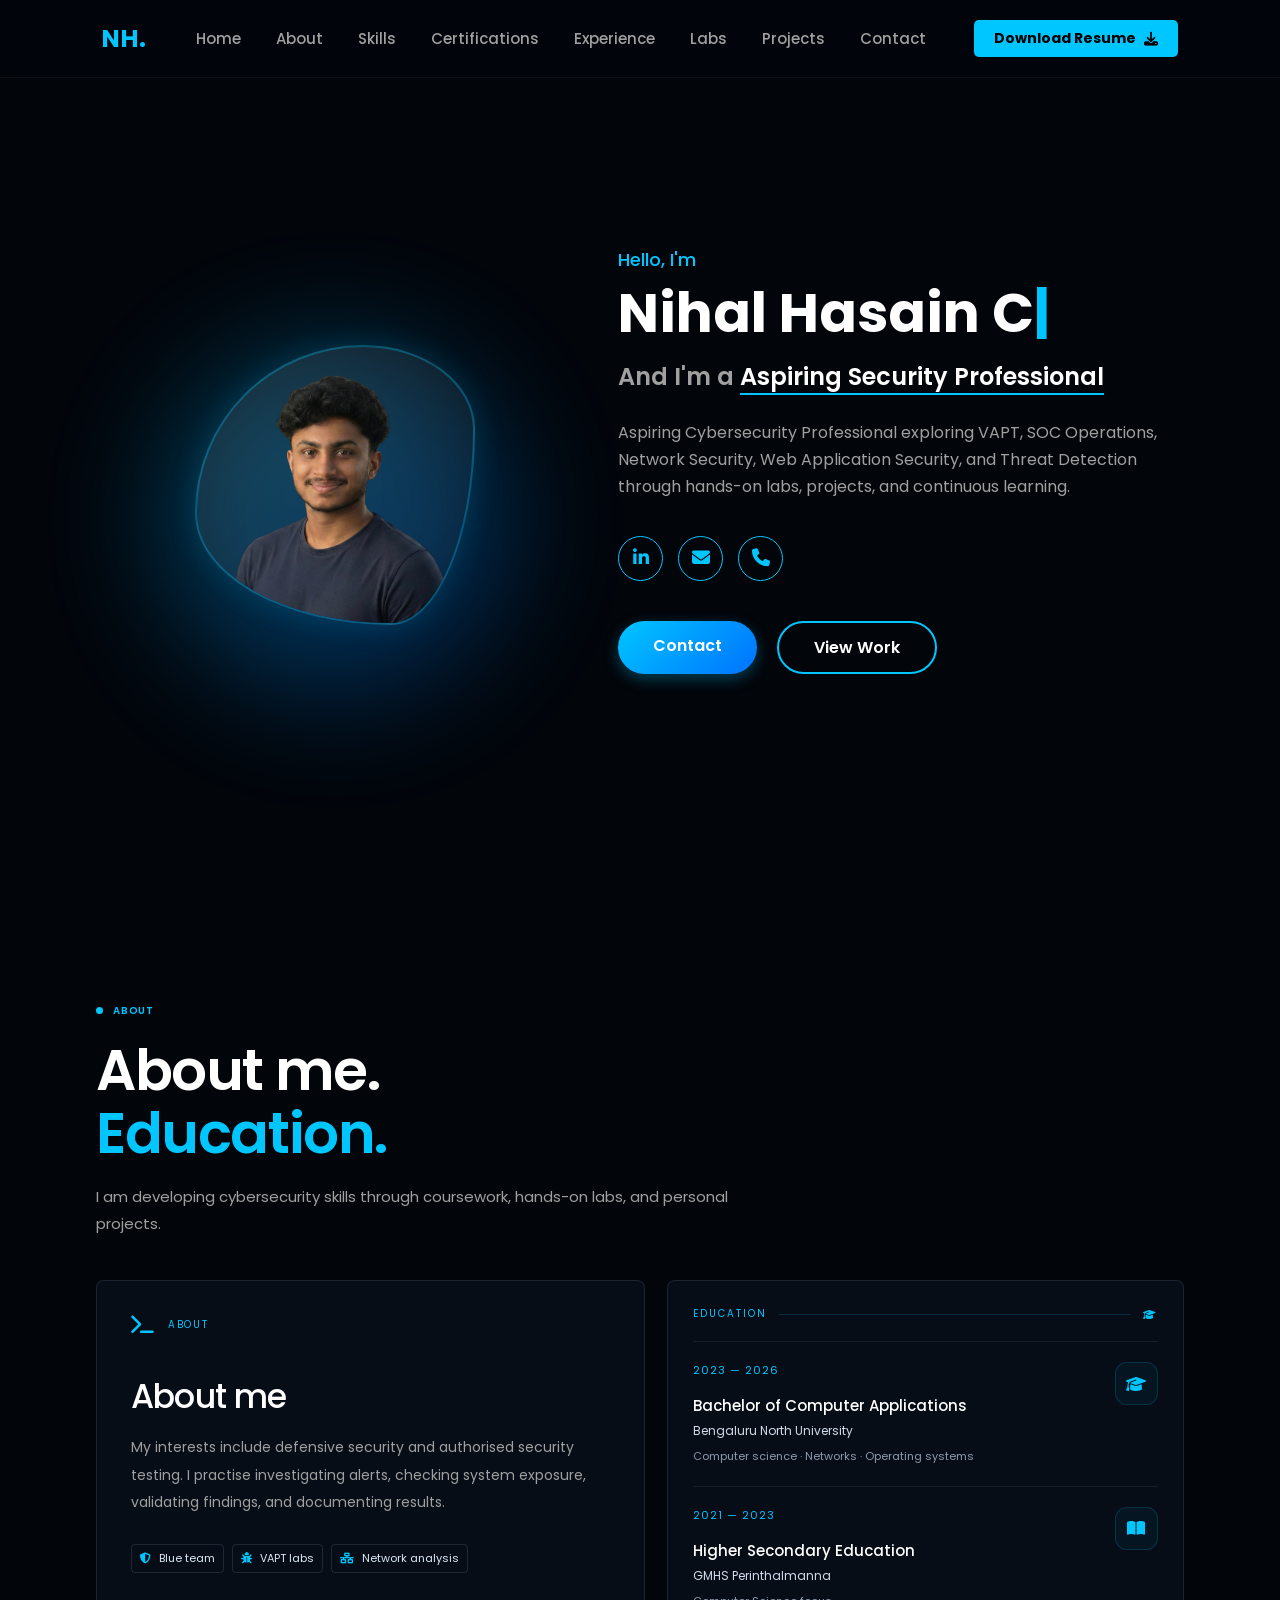
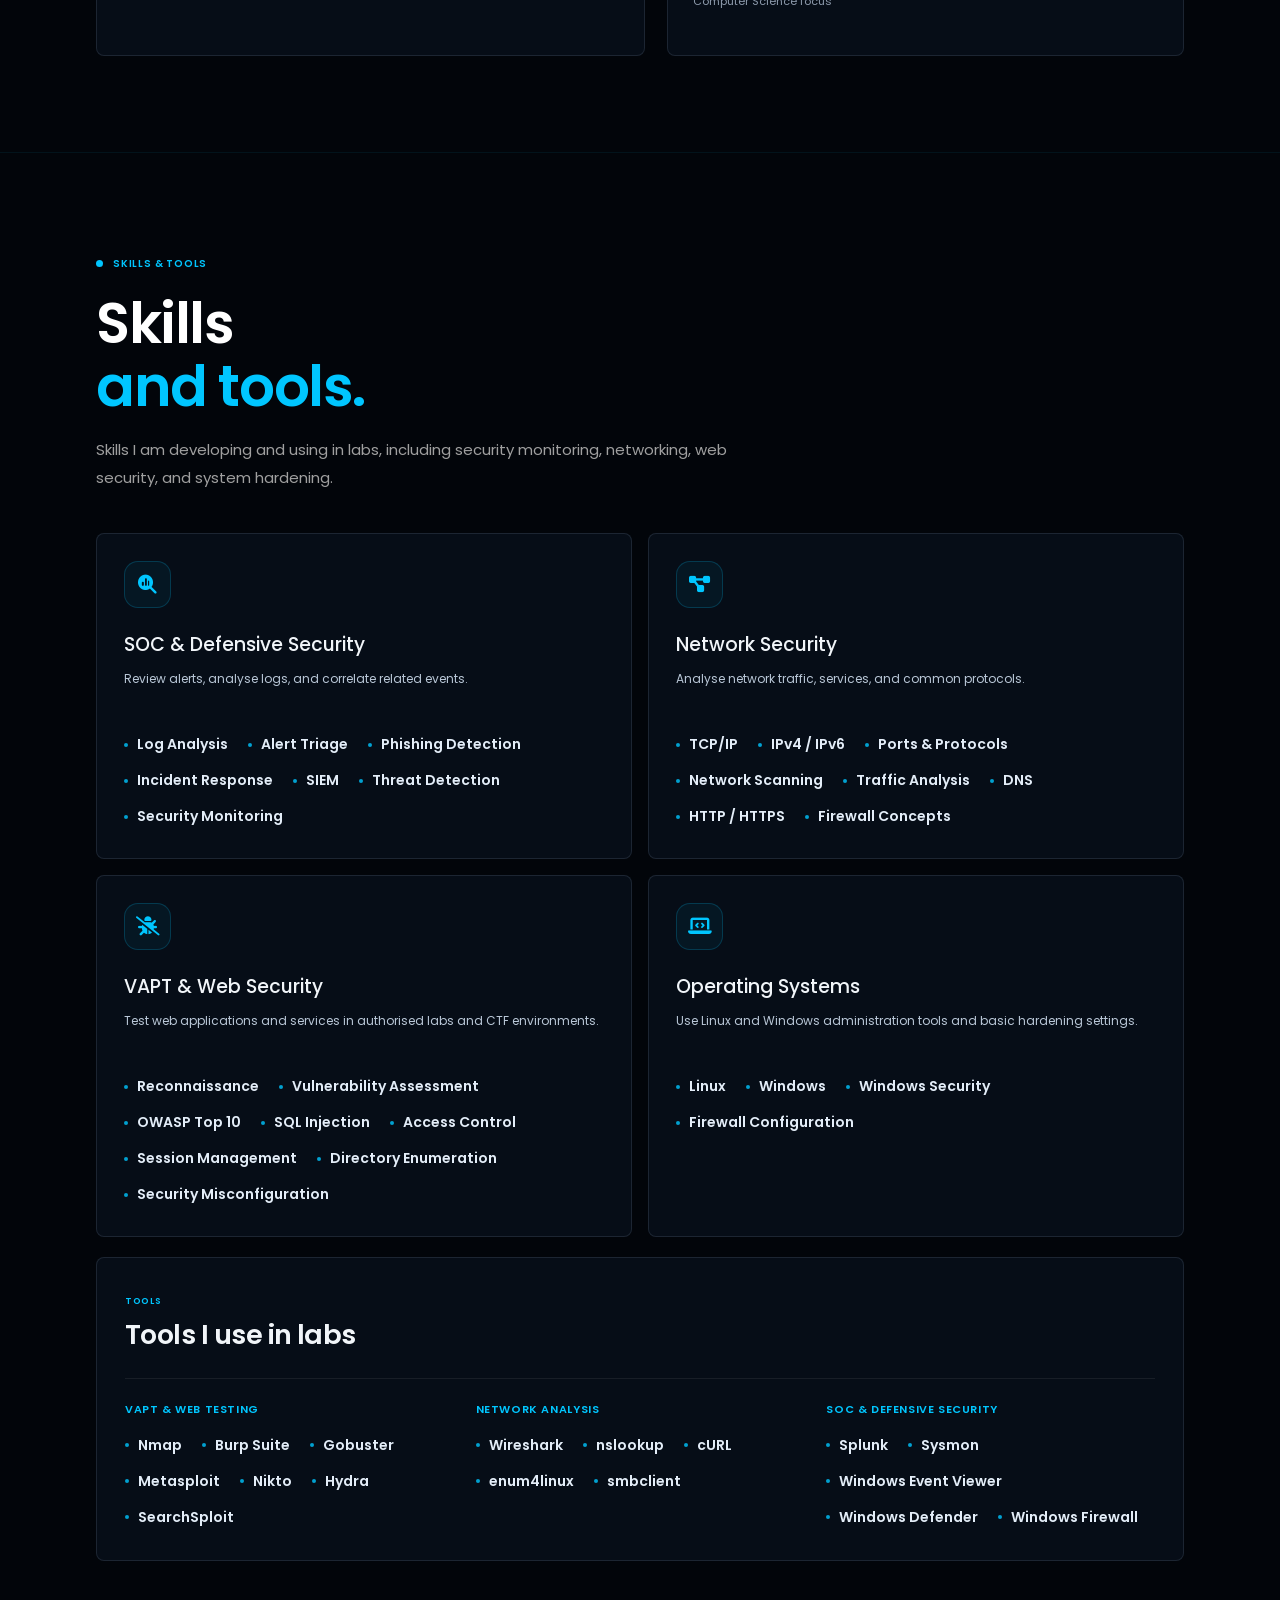
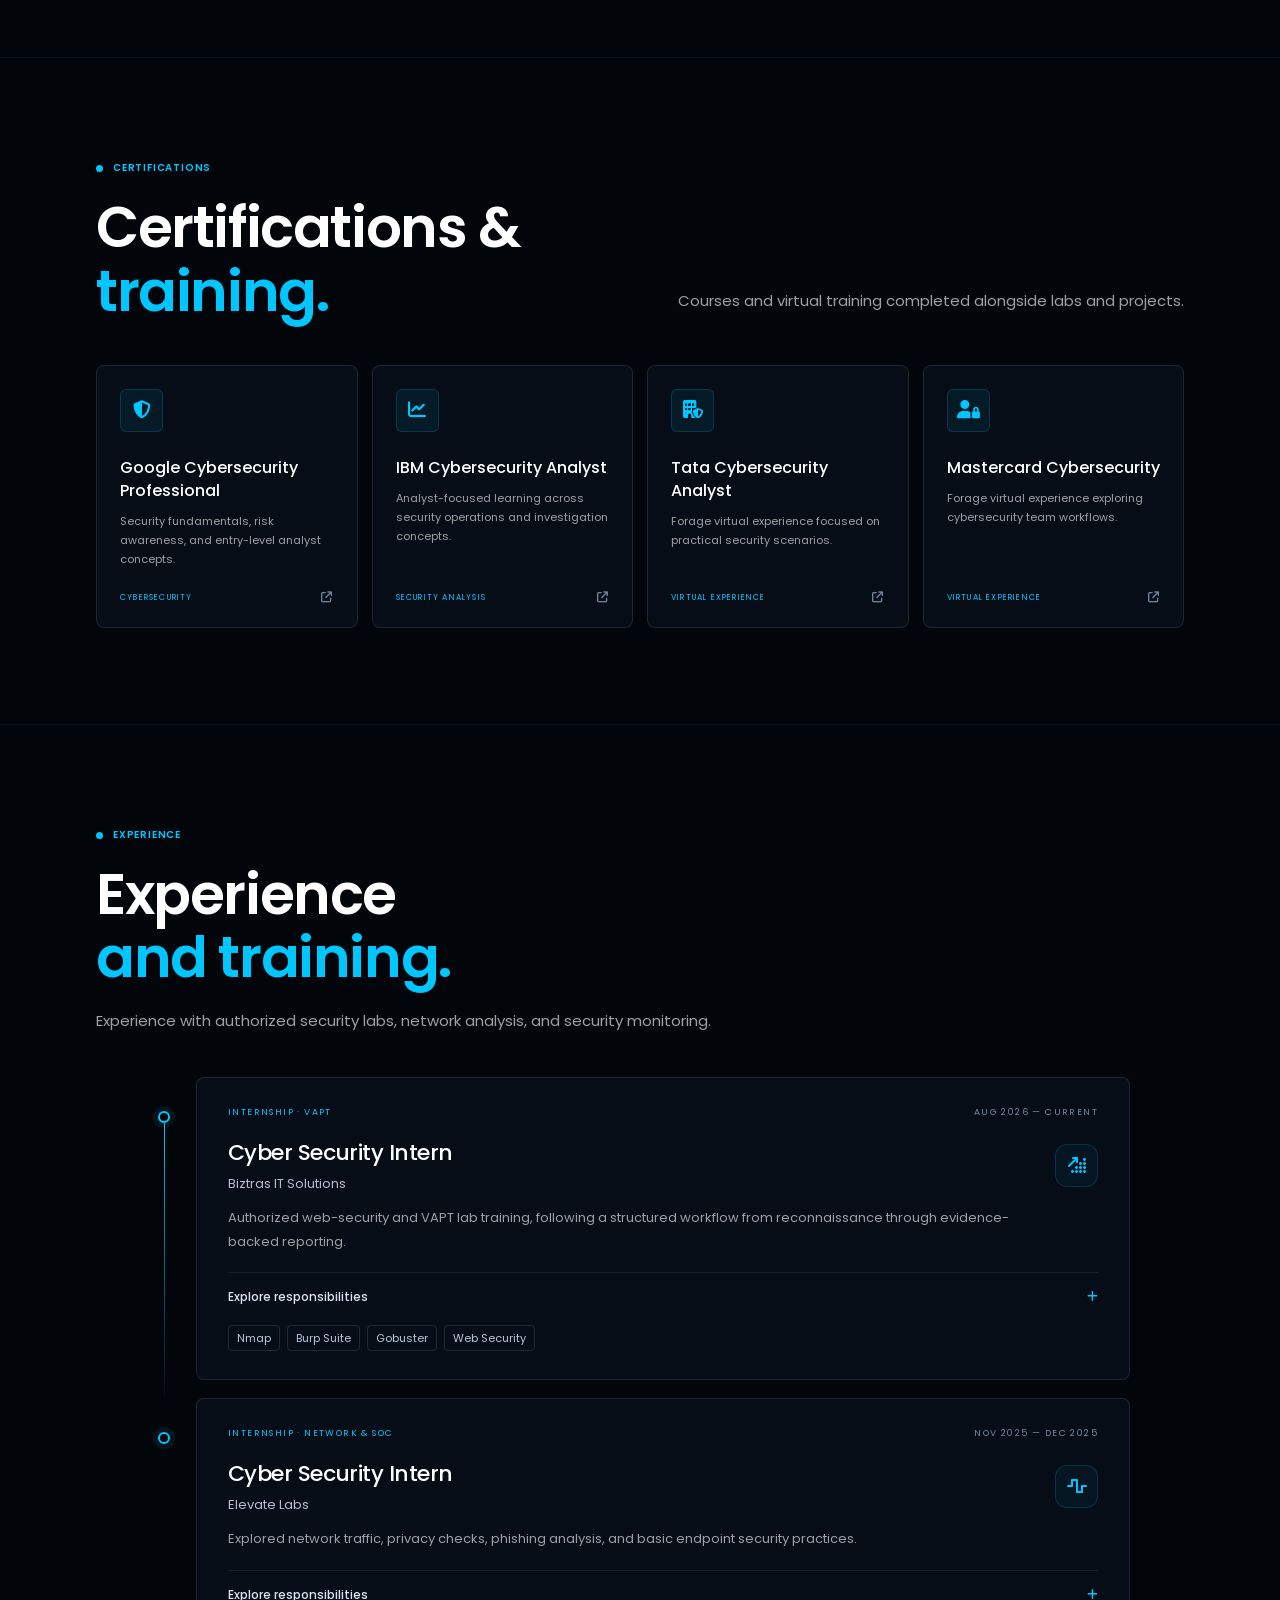
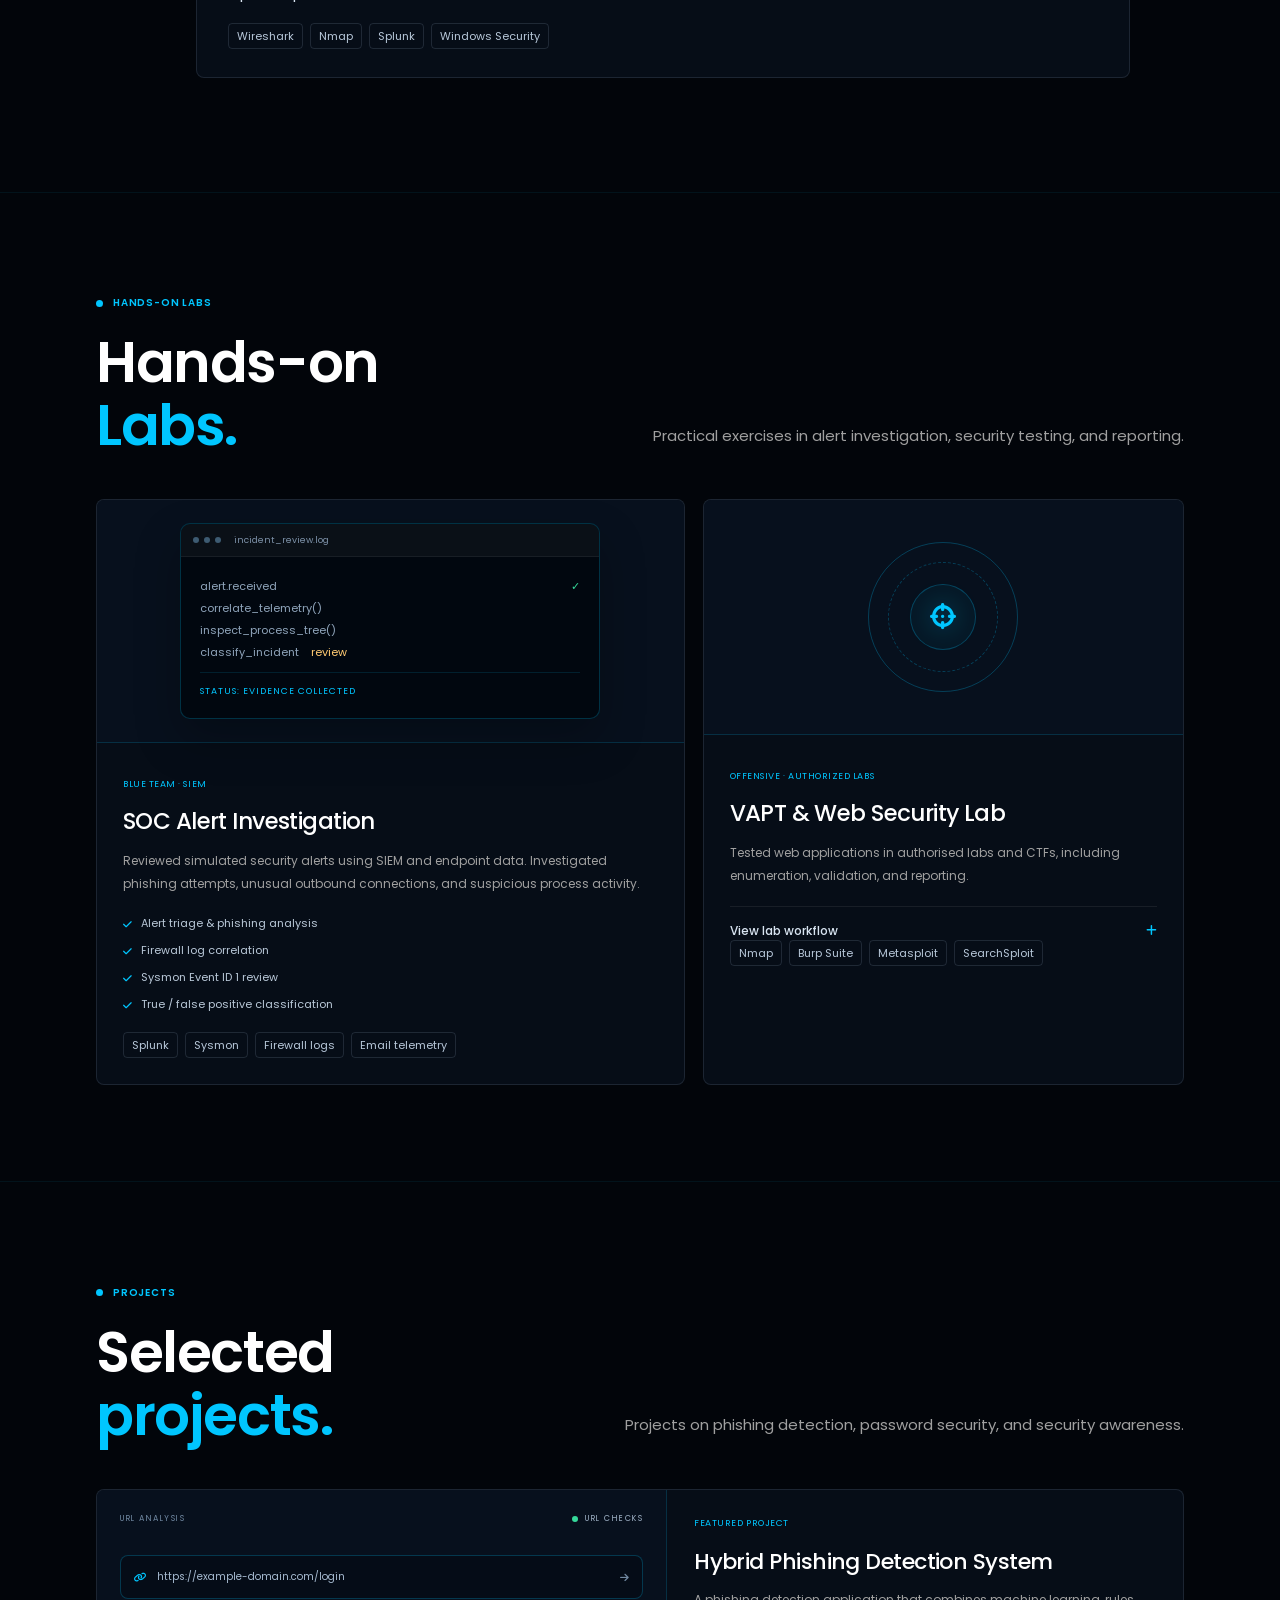
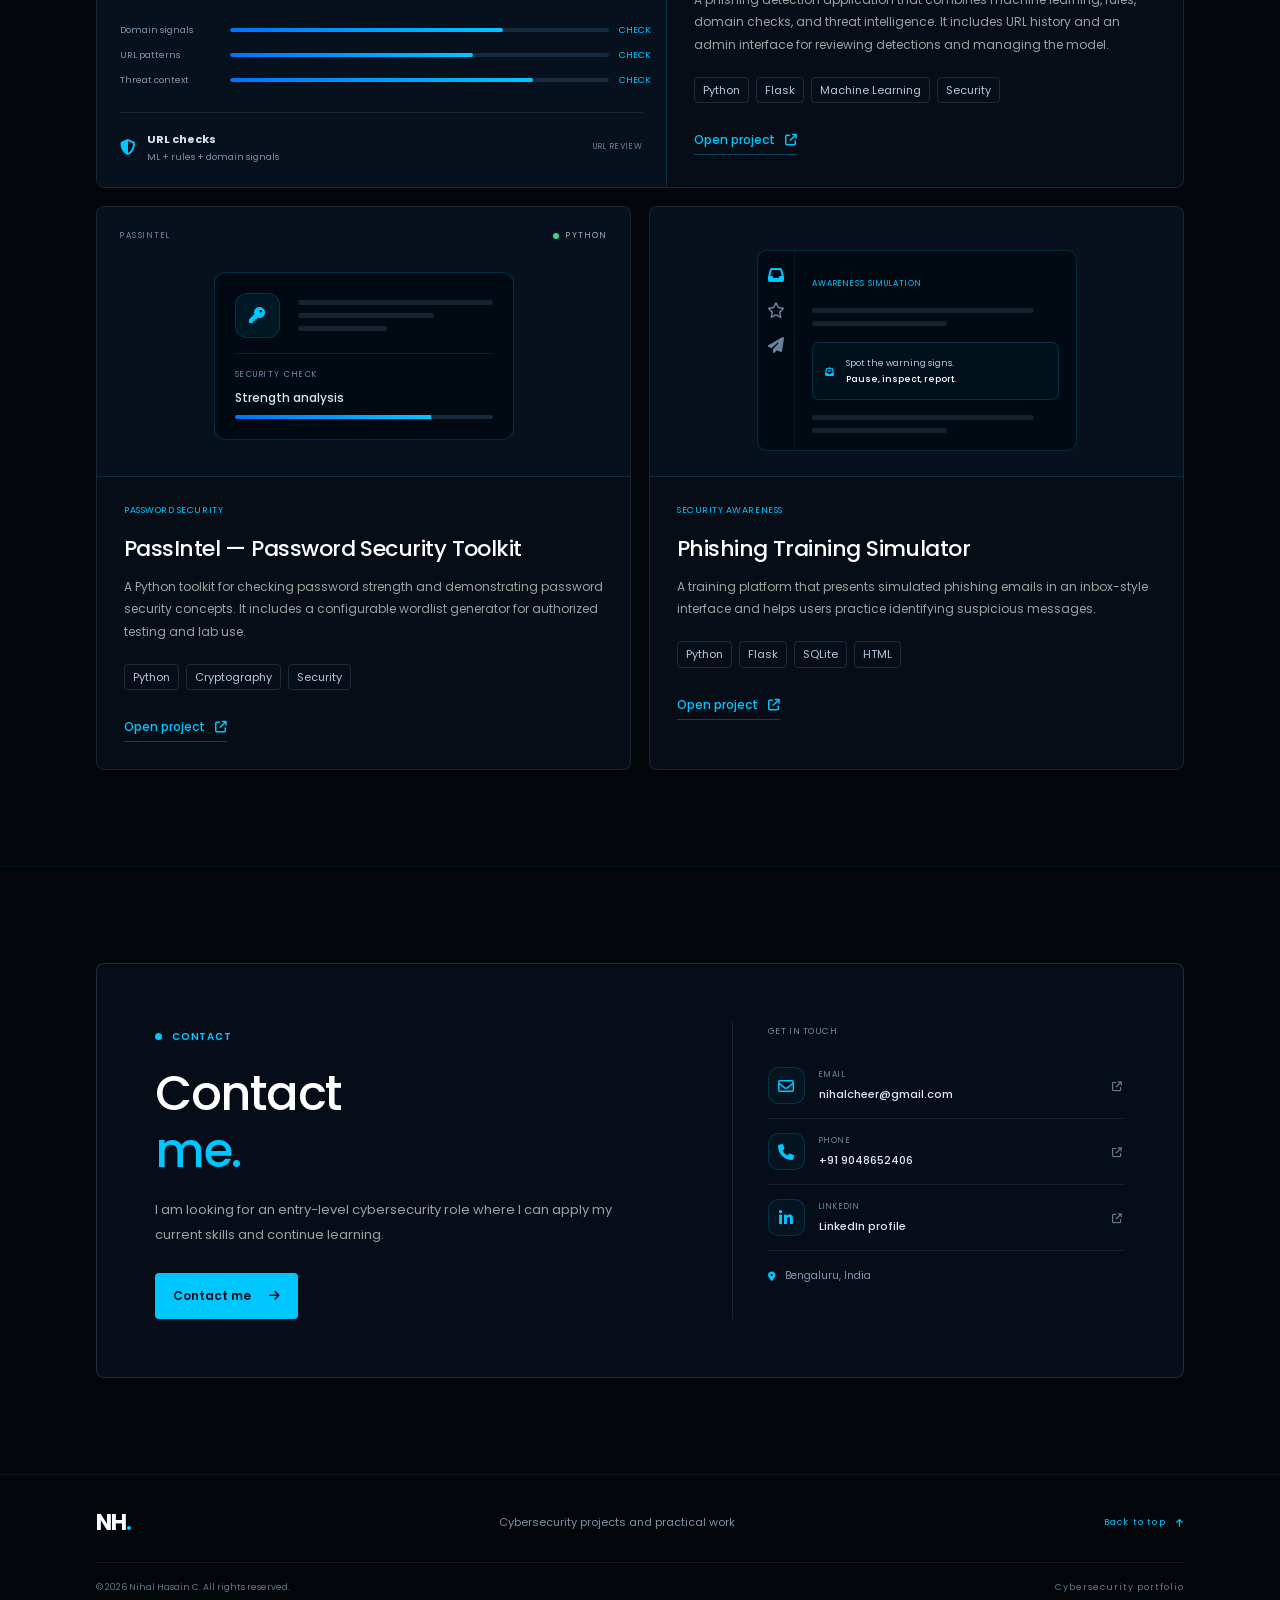
==== index.html @ 44d6d752 "Add files via upload" ====
<!DOCTYPE html>
<html lang="en">
<head>
    <meta charset="UTF-8">
    <meta name="viewport" content="width=device-width, initial-scale=1.0">
    <title>Nihal Hasain C | Cybersecurity Projects and Experience</title>

    <meta name="description" content="Nihal Hasain C’s portfolio of cybersecurity projects, security labs, technical skills, certifications, and internship experience.">
    <link rel="canonical" href="https://nihalhasain.online/" />
    <meta property="og:type" content="website">
    <meta property="og:title" content="Nihal Hasain C | Cybersecurity Projects and Experience">
    <meta property="og:description" content="Cybersecurity projects, labs, skills, certifications, and internship experience by Nihal Hasain C.">
    <meta property="og:url" content="https://nihalhasain.online/">
    <meta property="og:image" content="https://nihalhasain.online/nihal.jpg">
    <meta name="twitter:card" content="summary_large_image">
    <meta name="twitter:title" content="Nihal Hasain C | Cybersecurity Projects and Experience">
    <meta name="twitter:description" content="Cybersecurity projects, labs, skills, certifications, and internship experience by Nihal Hasain C.">
    <meta name="twitter:image" content="https://nihalhasain.online/nihal.jpg">

    <meta name="author" content="Nihal Hasain C">
    <meta name="robots" content="index, follow">

    <link rel="icon" href="favicon.ico" type="image/x-icon">
    <link rel="apple-touch-icon" href="apple-touch-icon.png">



    <link rel="preconnect" href="https://fonts.googleapis.com">
    <link rel="preconnect" href="https://fonts.gstatic.com" crossorigin>
    <link href="https://fonts.googleapis.com/css2?family=Poppins:wght@300;400;500;600;700&display=swap" rel="stylesheet">
    
    <link rel="stylesheet" href="https://cdnjs.cloudflare.com/ajax/libs/font-awesome/6.4.0/css/all.min.css">

    <style>
        /* --- THEME VARIABLES --- */
        :root {
            --bg-dark: #02050a;
            --bg-card: #0b1221;
            --primary: #00c6ff;
            --secondary: #0072ff;
            --text-white: #ffffff;
            --text-gray: #a0a0a0;
            --glow: rgba(0, 198, 255, 0.4);
            --gradient: linear-gradient(135deg, var(--primary), var(--secondary));
        }

        * { margin: 0; padding: 0; box-sizing: border-box; font-family: 'Poppins', sans-serif; }
        
        html { scroll-behavior: smooth; background: var(--bg-dark); }
        body { background: transparent; color: var(--text-white); overflow-x: hidden; }

        /* One continuous page background stays in place while all sections scroll above it. */
        body::before {
            content: "";
            position: fixed;
            inset: 0;
            z-index: -1;
            pointer-events: none;
            background:
                radial-gradient(ellipse at 12% 18%, rgba(0, 114, 255, 0.13), transparent 38%),
                radial-gradient(ellipse at 88% 58%, rgba(0, 198, 255, 0.07), transparent 34%),
                var(--bg-dark);
        }
        
        a { text-decoration: none; color: inherit; transition: 0.3s; }
        ul { list-style: none; }

        /* --- SCROLL REVEAL ANIMATION --- */
        .reveal {
            opacity: 0;
            transform: translateY(30px);
            transition: all 0.8s ease-out;
        }
        .reveal.active {
            opacity: 1;
            transform: translateY(0);
        }

        /* --- NAVBAR --- */
        .navbar {
            display: flex; justify-content: space-between; align-items: center;
            padding: 20px 8%; position: fixed; top: 0; width: 100%;
            background: rgba(2, 5, 10, 0.9); backdrop-filter: blur(10px);
            z-index: 1000; border-bottom: 1px solid rgba(255,255,255,0.05);
        }
        .logo { font-size: 24px; font-weight: 700; letter-spacing: 1px; color: var(--primary); }
        
        .nav-links { display: flex; gap: 35px; }
        .nav-links a { font-size: 15px; font-weight: 500; color: var(--text-gray); }
        .nav-links a:hover, .nav-links a.active { color: var(--text-white); text-shadow: 0 0 10px var(--glow); }

        /* Download CV Button */
        .btn-cv {
            background: var(--primary);
            color: #000;
            padding: 8px 20px; border-radius: 5px;
            font-weight: 700; font-size: 14px; 
            box-shadow: 0 0 15px var(--glow);
            border: none; cursor: pointer;
            display: inline-flex; align-items: center; justify-content: center;
        }
        .btn-cv i { margin-left: 8px; }
        .btn-cv:hover { 
            background: #fff; 
            box-shadow: 0 0 25px #fff; 
            transform: translateY(-2px);
        }

        /* --- HERO SECTION --- */
        .hero {
            display: flex; align-items: center; justify-content: space-between;
            min-height: 100vh; padding: 120px 8% 50px 8%; position: relative; gap: 50px;
        }

        .hero-img-box {
            flex: 1; display: flex; justify-content: center; position: relative; order: 1;
        }
        .blob-glow {
            position: absolute; width: 350px; height: 350px;
            background: var(--gradient); border-radius: 50%;
            filter: blur(60px); opacity: 0.3; z-index: -1;
            animation: pulse-glow 4s infinite alternate;
        }
        .img-frame {
            width: 280px; height: 280px;
            background: linear-gradient(135deg, rgba(255,255,255,0.1), rgba(255,255,255,0.02));
            border: 2px solid rgba(0, 198, 255, 0.3);
            border-radius: 60% 40% 30% 70% / 60% 30% 70% 40%;
            overflow: hidden; position: relative;
            box-shadow: 0 0 30px rgba(0, 198, 255, 0.15);
            animation: morph 8s infinite ease-in-out;
        }
        .hero-photo { width: 100%; height: 100%; object-fit: cover; }

        .hero-text { flex: 1.2; order: 2; }
        
        .tagline { font-size: 18px; font-weight: 500; color: var(--primary); margin-bottom: 10px; }
        
        /* --- NEW TYPING NAME STYLES --- */
        .hero-name {
            font-size: 55px; 
            font-weight: 700; 
            line-height: 1.1; 
            margin-bottom: 15px;
            min-height: 60px;
            display: inline-block;
            color: var(--text-white);
        }
        .hero-name::after {
            content: '|';
            color: var(--primary);
            animation: blink 0.7s infinite;
        }
        @keyframes blink { 0%, 100% { opacity: 1; } 50% { opacity: 0; } }

        .role-text { font-size: 24px; font-weight: 600; color: var(--text-gray); margin-bottom: 25px; }
        .role-text span { color: var(--text-white); border-bottom: 2px solid var(--primary); }
        
        .hero-desc {
            font-size: 16px; color: var(--text-gray); line-height: 1.7; margin-bottom: 35px; max-width: 600px;
        }

        .socials { display: flex; gap: 15px; margin-bottom: 40px; }
        .social-icon {
            width: 45px; height: 45px; border: 1px solid var(--primary); border-radius: 50%;
            display: flex; justify-content: center; align-items: center; color: var(--primary);
            transition: 0.3s; font-size: 18px;
        }
        .social-icon:hover { background: var(--primary); color: #000; box-shadow: 0 0 15px var(--glow); }

        .cta-group { display: flex; gap: 20px; }
        .btn-primary {
            background: var(--gradient); padding: 12px 35px; border-radius: 30px;
            font-weight: 600; color: white; box-shadow: 0 5px 15px rgba(0, 198, 255, 0.3);
        }
        .btn-outline {
            background: transparent; padding: 12px 35px; border-radius: 30px;
            font-weight: 600; color: white; border: 2px solid var(--primary);
        }
        .btn-outline:hover { background: rgba(0, 198, 255, 0.1); }

        /* --- STATS BAR --- */
        .stats {
            position: absolute; bottom: 0; left: 0; width: 100%;
            background: rgba(2, 5, 10, 0.95); border-top: 1px solid rgba(255,255,255,0.05);
            display: flex; justify-content: space-around; padding: 30px 10%;
        }
        .stat-box { display: flex; align-items: center; gap: 15px; }
        .stat-num { font-size: 36px; font-weight: 700; color: var(--text-white); display: flex; justify-content: center; align-items: center; }
        .stat-info { font-size: 14px; color: var(--text-gray); line-height: 1.3; }

        /* --- SECTIONS --- */
        .section { padding: 100px 10%; }
        .section-title {
            text-align: center; font-size: 36px; font-weight: 700; margin-bottom: 60px;
        }
        .section-title span { color: var(--primary); }

        /* --- ABOUT & CARDS --- */
        .about-grid { display: grid; grid-template-columns: 1fr 1fr; gap: 50px; }
        .info-card, .exp-card, .project-card, .skill-category, .contact-box {
            background: var(--bg-card); border-radius: 15px; border: 1px solid rgba(255,255,255,0.05);
        }
        .info-card { padding: 30px; transition: 0.3s; }
        .info-card:hover { transform: translateY(-5px); border-color: var(--primary); }
        .card-header { display: flex; justify-content: space-between; margin-bottom: 15px; }
        .card-year { color: var(--primary); font-weight: 600; font-size: 14px; }
        .card-role { font-size: 20px; font-weight: 600; margin-bottom: 5px; }
        .card-place { color: var(--text-gray); font-size: 14px; }

        /* --- SKILLS --- */
        .skills-container { display: flex; flex-wrap: wrap; gap: 20px; justify-content: center; }
        .skill-category { padding: 25px; width: 350px; border-top: 3px solid var(--primary); }
        .cat-title { font-size: 18px; font-weight: 600; margin-bottom: 20px; display: flex; align-items: center; gap: 10px; }
        .skill-list { display: flex; flex-wrap: wrap; gap: 10px; }
        .skill-tag {
            background: rgba(255,255,255,0.05); padding: 5px 12px; border-radius: 20px;
            font-size: 13px; color: var(--text-gray); transition: 0.3s;
        }
        .skill-tag:hover { background: var(--primary); color: #000; }

        /* --- EXPERIENCE --- */
        .exp-card { padding: 40px; margin-bottom: 30px; border-left: 4px solid var(--primary); }
        .exp-header h3 { font-size: 22px; color: var(--text-white); }
        .exp-header h4 { font-size: 16px; color: var(--primary); margin: 5px 0 15px 0; }
        .exp-list li {
            position: relative; padding-left: 20px; margin-bottom: 10px; color: var(--text-gray); font-size: 15px;
        }
        .exp-list li::before { content: '▹'; position: absolute; left: 0; color: var(--primary); }

        /* --- PROJECTS --- */
        .project-grid { display: grid; grid-template-columns: repeat(auto-fit, minmax(300px, 1fr)); gap: 30px; }
        .project-card { padding: 30px; transition: 0.3s; }
        .project-card:hover { transform: translateY(-10px); border-color: var(--primary); }
        .project-icon { font-size: 40px; color: var(--primary); margin-bottom: 20px; }
        .project-title { font-size: 20px; font-weight: 600; margin-bottom: 10px; }
        .project-desc { color: var(--text-gray); font-size: 14px; line-height: 1.6; margin-bottom: 20px; }
        .tech-stack { display: flex; gap: 10px; font-size: 12px; color: var(--primary); font-weight: 500; }

        /* --- CERTS --- */
        .cert-grid { display: grid; grid-template-columns: repeat(auto-fit, minmax(250px, 1fr)); gap: 20px; }
        .cert-item {
            background: rgba(255,255,255,0.03); padding: 20px; border-radius: 10px;
            display: flex; align-items: center; gap: 15px;
        }
        .cert-icon { color: var(--secondary); font-size: 24px; }

        /* --- CONTACT --- */
        .contact-box { padding: 50px 30px; text-align: center; max-width: 800px; margin: 0 auto; border: 1px solid rgba(0, 198, 255, 0.2); }
        .contact-info { display: flex; justify-content: center; gap: 30px; margin: 30px 0; flex-wrap: wrap; }
        .c-item { display: flex; flex-direction: column; align-items: center; gap: 8px; }
        .c-icon { font-size: 24px; color: var(--primary); }

        .contact-buttons {
            display: flex; justify-content: center; align-items: center;
            gap: 15px; flex-wrap: wrap; width: 100%;
        }
        .btn-action {
            display: inline-flex; align-items: center; justify-content: center;
            min-width: 200px; padding: 10px 25px; border-radius: 5px;
            font-weight: 700; font-size: 14px; text-decoration: none; transition: 0.3s;
            background: var(--primary); color: #000; box-shadow: 0 0 15px var(--glow);
        }
        .btn-action i { margin-right: 8px; }
        .btn-action:hover { background: #fff; transform: translateY(-2px); box-shadow: 0 0 25px #fff; }

        .btn-linkedin { background: #0077b5; color: white; }
        .btn-linkedin:hover { background: white; color: #0077b5; box-shadow: 0 0 20px rgba(0, 119, 181, 0.6); }

        /* --- FOOTER --- */
        footer { text-align: center; padding: 30px; border-top: 1px solid rgba(255,255,255,0.05); color: var(--text-gray); font-size: 14px; }

        /* --- ANIMATIONS --- */
        @keyframes pulse-glow { 0% { opacity: 0.3; transform: scale(1); } 100% { opacity: 0.5; transform: scale(1.1); } }
        @keyframes morph {
            0% { border-radius: 60% 40% 30% 70% / 60% 30% 70% 40%; }
            50% { border-radius: 30% 60% 70% 40% / 50% 60% 30% 60%; }
            100% { border-radius: 60% 40% 30% 70% / 60% 30% 70% 40%; }
        }

        /* RESPONSIVE */
        @media (max-width: 900px) {
            .hero { flex-direction: column; text-align: center; padding-top: 120px; }
            .hero-img-box { order: 1; margin-bottom: 40px; }
            .hero-text { order: 2; }
            .nav-links { display: none; }
            .hero-content { align-items: center; }
            .hero-btns, .socials { justify-content: center; }
            .about-grid { grid-template-columns: 1fr; }
            .stats { position: relative; flex-wrap: wrap; gap: 30px; }
            .hero-name { font-size: 40px; }
            .contact-buttons { flex-direction: column; gap: 15px; }
            .btn-action { width: 100%; }
        }
    
    /* Hide accordion arrow on desktop */
.accordion-arrow {
    display: none;
}

   @media (max-width: 768px) {

    .accordion-content {
        height: 0;
        overflow: hidden;
        transition: height 0.35s ease;
    }

    .accordion-header {
        cursor: pointer;
        position: relative;
    }

    .accordion-arrow {
        position: absolute;
        right: 0;
        top: 5px;
        font-size: 14px;
        color: var(--primary);
        transition: transform 0.3s ease;
    }

    .accordion-arrow.rotate {
        transform: rotate(180deg);
    }
}
.accordion-arrow {
    display: none;
}

@media (max-width: 768px) {
    .accordion-arrow {
        display: inline-block;
    }
}
    
/* === Fresh post-hero experience: retain original palette === */
:root { --fresh-border: rgba(0,198,255,.17); --fresh-muted: #8e9bad; --fresh-card: #07101e; }
html { scroll-behavior:smooth; scroll-padding-top:100px; }
.fresh-section { position:relative; padding:112px 7.5%; overflow:hidden; isolation:isolate; }
.fresh-section.section-alt { background:transparent; border-top:1px solid rgba(0,198,255,.07); border-bottom:1px solid rgba(0,198,255,.07); }
.section-shell { width:100%; max-width:1200px; margin:0 auto; }
.section-heading { max-width:740px; margin:0 0 48px; }
.section-heading-row { max-width:none; display:flex; justify-content:space-between; align-items:flex-end; gap:44px; }
.section-heading-row > p { max-width:350px; margin:0 0 8px; color:var(--text-gray); line-height:1.85; font-size:14px; }
.eyebrow { display:inline-flex; align-items:center; gap:10px; color:var(--primary); font-size:10px; letter-spacing:2.3px; font-weight:700; text-transform:uppercase; margin-bottom:20px; }
.eyebrow-dot { width:7px; height:7px; border-radius:50%; background:var(--primary); box-shadow:0 0 15px var(--glow); }
.section-heading h2 { color:var(--text-white); font-size:clamp(34px,4.4vw,58px); line-height:1.12; letter-spacing:-1.7px; font-weight:600; }
.section-heading h2 span { color:var(--primary); }
.section-heading > p { color:var(--text-gray); font-size:15px; line-height:1.9; max-width:620px; margin-top:18px; }
.about-layout { display:grid; grid-template-columns:1fr .94fr; gap:22px; align-items:stretch; }
.about-story,.education-stack,.capability-card,.toolkit-panel,.cert-card-new,.experience-card,.lab-card,.project-card-new { border:1px solid var(--fresh-border); background:linear-gradient(145deg,rgba(11,18,33,.96),rgba(5,11,21,.97)); border-radius:18px; }
.about-story { padding:34px; min-height:370px; position:relative; overflow:hidden; }
.about-story:after { content:""; position:absolute; width:230px;height:230px;right:-100px;bottom:-120px;border:1px solid rgba(0,198,255,.14);border-radius:50%;box-shadow:0 0 0 24px rgba(0,198,255,.025),0 0 0 48px rgba(0,198,255,.02);pointer-events:none; }
.story-mark { display:flex; gap:12px; align-items:center; color:var(--primary); font-size:10px; letter-spacing:1.8px; }
.story-mark i { font-size:20px; }
.about-story h3 { font-size:clamp(24px,2.6vw,34px); line-height:1.3; max-width:480px; margin:40px 0 16px; font-weight:500; }
.about-story p { color:var(--text-gray); font-size:14px; line-height:1.95; max-width:560px; }
.focus-pills { display:flex; flex-wrap:wrap; gap:8px; margin-top:28px; }
.focus-pills span { display:inline-flex; gap:8px; align-items:center; padding:9px 12px; border:1px solid rgba(0,198,255,.18); border-radius:8px; color:#dce8f5; font-size:11px; background:rgba(0,198,255,.04); }
.focus-pills i { color:var(--primary); }
.education-stack { padding:25px; }
.mini-heading { display:flex; align-items:center; gap:12px; color:var(--primary); font-size:10px; letter-spacing:2px; margin-bottom:19px; }
.mini-line { height:1px; flex:1; background:var(--fresh-border); }
.education-card { display:grid; grid-template-columns:1fr auto; gap:8px 14px; padding:20px 0; border-top:1px solid rgba(255,255,255,.07); position:relative; }
.education-year { color:var(--primary); font-size:11px; letter-spacing:1px; }
.education-icon { grid-column:2; grid-row:1/3; width:43px;height:43px;display:grid;place-items:center;border:1px solid var(--fresh-border);border-radius:12px;color:var(--primary);background:rgba(0,198,255,.05); }
.education-card h3 { font-size:15px; font-weight:500; margin:7px 0 5px; }
.education-card p { font-size:12px; color:#d2dce9; }
.education-card small { display:block; color:var(--fresh-muted); font-size:11px; margin-top:8px; line-height:1.6; }
.education-index { position:absolute; right:0; top:20px; color:rgba(0,198,255,.28); font-size:10px; }
.capability-grid { display:grid; grid-template-columns:repeat(2,minmax(0,1fr)); gap:16px; }
.capability-card { padding:27px; position:relative; transition:transform .25s ease,border-color .25s ease,box-shadow .25s ease; }
.capability-card:hover,.cert-card-new:hover,.project-card-new:hover { transform:translateY(-5px); border-color:rgba(0,198,255,.45); box-shadow:0 18px 50px rgba(0,0,0,.22),0 0 30px rgba(0,198,255,.04); }
.cap-top { display:flex; justify-content:space-between; align-items:center; margin-bottom:22px; }
.cap-icon { width:47px;height:47px;display:grid;place-items:center;color:var(--primary);font-size:19px;border:1px solid rgba(0,198,255,.2);border-radius:14px;background:rgba(0,198,255,.055); }
.cap-number,.cert-count { font-size:9px; color:#62748b; letter-spacing:1.5px; }
.capability-card h3 { font-size:19px; font-weight:500; margin-bottom:9px; }
.capability-card > p { color:var(--text-gray); font-size:12px; line-height:1.8; min-height:43px; margin-bottom:19px; }
.chip-cloud,.tool-list,.project-tech,.lab-stack,.experience-tags { display:flex; flex-wrap:wrap; gap:7px; }
.chip-cloud span,.tool-list span,.project-tech span,.lab-stack span,.experience-tags span { font-size:10px; line-height:1.3; color:#b7c7d9; border:1px solid rgba(150,178,210,.15); border-radius:6px; padding:7px 9px; background:rgba(255,255,255,.025); }
.toolkit-panel { margin-top:20px; padding:28px; }
.toolkit-title { display:flex; justify-content:space-between; align-items:center; gap:20px; padding-bottom:23px; border-bottom:1px solid rgba(255,255,255,.07); }
.toolkit-title .eyebrow { margin:0 0 7px; font-size:9px; }
.toolkit-title h3 { font-size:20px; font-weight:500; }
.toolkit-status { display:flex; align-items:center; gap:8px; font-size:9px; letter-spacing:1.2px; color:#8295ab; white-space:nowrap; }
.toolkit-status span,.art-live i { width:6px;height:6px;border-radius:50%;background:#35d89a;box-shadow:0 0 10px rgba(53,216,154,.4); }
.tool-groups { display:grid; grid-template-columns:repeat(3,minmax(0,1fr)); gap:22px; padding-top:22px; }
.tool-label { display:block; font-size:9px; letter-spacing:1.3px; color:var(--primary); margin-bottom:13px; }
.cert-grid-new { display:grid; grid-template-columns:repeat(4,minmax(0,1fr)); gap:14px; }
.cert-card-new { padding:23px; min-height:235px; display:flex; flex-direction:column; transition:transform .25s ease,border-color .25s ease,box-shadow .25s ease; }
.cert-topline { display:flex; align-items:center; justify-content:space-between; margin-bottom:24px; }
.cert-symbol { width:43px;height:43px;display:grid;place-items:center;border-radius:12px;color:var(--primary);font-size:18px;background:linear-gradient(135deg,rgba(0,198,255,.13),rgba(0,114,255,.08));border:1px solid rgba(0,198,255,.19); }
.cert-card-new h3 { font-size:16px; line-height:1.45; font-weight:500; }
.cert-card-new p { color:var(--text-gray); font-size:11px; line-height:1.75; margin-top:10px; }
.cert-foot { margin-top:auto; padding-top:22px; display:flex; justify-content:space-between; align-items:center; color:var(--primary); font-size:8px; letter-spacing:1.2px; }
.cert-foot i { color:#6c829b; font-size:11px; }
.experience-track { max-width:980px; margin:0 auto; }
.experience-item { display:grid; grid-template-columns:28px 1fr; gap:18px; }
.timeline-rail { display:flex; flex-direction:column; align-items:center; }
.timeline-dot { width:12px;height:12px;border:2px solid var(--primary);border-radius:50%;background:var(--bg-dark);box-shadow:0 0 0 5px rgba(0,198,255,.08);margin-top:34px;z-index:1; }
.timeline-line { width:1px; flex:1; min-height:25px; background:linear-gradient(var(--primary),rgba(0,198,255,.05)); }
.experience-item:last-child .timeline-line { display:none; }
.experience-card { padding:28px 31px; margin-bottom:18px; }
.experience-meta { display:flex; justify-content:space-between; gap:12px; flex-wrap:wrap; font-size:9px; letter-spacing:1.4px; }
.experience-kind { color:var(--primary); }
.experience-date { color:#76879b; }
.experience-title-row { display:flex; justify-content:space-between; align-items:center; gap:15px; margin:17px 0 12px; }
.experience-title-row h3 { font-size:22px; font-weight:500; }
.experience-title-row p { color:#b2c1d2; font-size:13px; margin-top:5px; }
.experience-mark { width:43px;height:43px;display:grid;place-items:center;color:var(--primary);background:rgba(0,198,255,.05);border:1px solid var(--fresh-border);border-radius:12px; }
.experience-summary { color:var(--text-gray); font-size:13px; line-height:1.85; max-width:790px; }
.detail-toggle { margin-top:18px; border-top:1px solid rgba(255,255,255,.07); padding-top:15px; }
.detail-toggle summary { cursor:pointer; list-style:none; display:flex; justify-content:space-between; align-items:center; gap:15px; color:#d8e4f1; font-size:12px; font-weight:500; }
.detail-toggle summary::-webkit-details-marker { display:none; }
.detail-toggle summary i { color:var(--primary); transition:transform .2s ease; }
.detail-toggle[open] summary i { transform:rotate(45deg); }
.detail-toggle ul { padding:13px 0 0 18px; color:var(--text-gray); font-size:12px; line-height:1.9; }
.experience-tags { margin-top:19px; }
.lab-grid { display:grid; grid-template-columns:1.1fr .9fr; gap:18px; align-items:stretch; }
.lab-card { overflow:hidden; }
.lab-visual { min-height:235px; padding:23px; position:relative; background:radial-gradient(ellipse at 45% 20%,rgba(0,114,255,.18),transparent 58%),linear-gradient(135deg,#061322,#07101b); border-bottom:1px solid var(--fresh-border); display:grid; place-items:center; }
.terminal-window { width:min(100%,420px); border:1px solid rgba(0,198,255,.22); border-radius:10px; overflow:hidden; background:rgba(1,7,14,.84); box-shadow:0 20px 45px rgba(0,0,0,.25); }
.terminal-bar { height:33px; display:flex; align-items:center; gap:5px; padding:0 12px; background:rgba(255,255,255,.035); border-bottom:1px solid rgba(255,255,255,.06); }
.terminal-bar > span { width:6px;height:6px;border-radius:50%;background:#3d5b72; }
.terminal-bar small { margin-left:8px; font:9px monospace; color:#7d91a8; }
.terminal-content { padding:18px 19px; font:11px/2 monospace; color:#8fa4ba; }
.terminal-content p { display:flex; gap:12px; }
.terminal-content p b { color:#4b657f; font-weight:400; }
.terminal-content em { color:#36d99a; font-style:normal; margin-left:auto; }
.terminal-content strong { color:#ffca72; font-weight:400; }
.terminal-rule { height:1px; background:rgba(0,198,255,.13); margin:9px 0; }
.terminal-content .terminal-output { color:var(--primary); font-size:9px; letter-spacing:1px; }
.visual-index { position:absolute; right:20px; bottom:17px; color:rgba(151,184,214,.52); font-size:9px; letter-spacing:1.5px; }
.lab-content { padding:26px; }
.lab-type,.project-label { color:var(--primary); font-size:9px; letter-spacing:1.6px; }
.lab-content h3 { font-size:23px; font-weight:500; margin:10px 0 12px; }
.lab-content > p { color:var(--text-gray); font-size:12px; line-height:1.9; }
.lab-points { display:grid; gap:10px; margin:19px 0; }
.lab-points span { color:#b9c8d8; font-size:11px; display:flex; gap:9px; align-items:center; }
.lab-points i { color:var(--primary); font-size:10px; }
.lab-visual-alt { background:radial-gradient(circle at 50% 50%,rgba(0,198,255,.14),transparent 55%),linear-gradient(135deg,#061322,#07101b); }
.scan-rings { width:150px;height:150px;position:relative;display:grid;place-items:center;color:var(--primary); }
.scan-rings span { position:absolute;inset:0;border:1px solid rgba(0,198,255,.26);border-radius:50%; }
.scan-rings span:nth-child(2) { inset:20px;border-style:dashed; }
.scan-rings span:nth-child(3) { inset:42px;background:rgba(0,198,255,.045); }
.scan-rings i { font-size:26px;filter:drop-shadow(0 0 12px var(--glow)); }
.lab-card .detail-toggle ul { margin-bottom:4px; }
.project-showcase { display:grid; grid-template-columns:repeat(2,minmax(0,1fr)); gap:18px; align-items:stretch; }
.project-card-new { overflow:hidden; transition:transform .25s ease,border-color .25s ease,box-shadow .25s ease; }
.project-main { grid-column:1/-1; display:grid; grid-template-columns:1.05fr .95fr; }
.project-art { min-height:270px; padding:23px; position:relative; overflow:hidden; border-bottom:1px solid var(--fresh-border); background:radial-gradient(ellipse at 50% 0,rgba(0,114,255,.2),transparent 60%),#06101e; }
.project-main .project-art { min-height:100%; border-bottom:0; border-right:1px solid var(--fresh-border); display:flex; flex-direction:column; justify-content:center; }
.art-top { display:flex; justify-content:space-between; gap:10px; align-items:center; color:#7189a3; font-size:8px; letter-spacing:1.5px; }
.art-live { display:flex; align-items:center; gap:7px; font-size:8px; color:#9eb0c4; }
.url-field { display:flex; align-items:center; gap:10px; margin:30px 0 25px; border:1px solid rgba(0,198,255,.24); border-radius:8px; padding:13px; background:rgba(0,0,0,.2); color:#a6bad0; font-size:10px; }
.url-field > span { flex:1; overflow:hidden; text-overflow:ellipsis; white-space:nowrap; }
.url-field i:first-child { color:var(--primary); }
.url-field i:last-child { color:#7188a0; }
.analysis-bars { display:grid; gap:12px; }
.analysis-bars > div { display:grid; grid-template-columns:100px 1fr 24px; align-items:center; gap:10px; color:#8398ae; font-size:9px; }
.analysis-bars i,.password-strength i { height:4px; background:#172a3e; border-radius:9px; overflow:hidden; }
.analysis-bars i b { display:block;height:100%;background:linear-gradient(90deg,var(--secondary),var(--primary));border-radius:9px; }
.analysis-bars em { font-style:normal; color:var(--primary); text-align:right; }
.art-result { display:flex; gap:11px; align-items:center; margin-top:25px; border-top:1px solid rgba(255,255,255,.07); padding-top:18px; color:var(--primary); }
.art-result > span:nth-child(2) { display:grid; gap:3px; color:#d7e4f2; font-size:11px; }
.art-result small { color:#8093a8; font-size:9px; }
.result-label { margin-left:auto; color:#6d8299; font-size:8px; letter-spacing:1px; }
.project-copy { padding:27px; }
.project-label-row { display:flex; align-items:center; justify-content:space-between; gap:12px; }
.project-index { color:#62758b; font-size:9px; letter-spacing:1px; }
.project-copy h3 { font-size:22px; line-height:1.35; font-weight:500; margin:17px 0 12px; }
.project-copy p { color:var(--text-gray); font-size:12px; line-height:1.9; }
.project-tech { margin:20px 0 23px; }
.project-tech span { text-transform:uppercase; font-size:9px; }
.project-link { display:inline-flex; align-items:center; gap:10px; color:var(--primary); text-decoration:none; font-size:12px; font-weight:500; padding-bottom:5px; border-bottom:1px solid rgba(0,198,255,.3); transition:gap .2s ease,color .2s ease; }
.project-link:hover { gap:15px; color:#fff; }
.art-pass { background:radial-gradient(ellipse at 55% 20%,rgba(0,198,255,.16),transparent 60%),#06101e; }
.password-window { width:min(100%,300px); margin:30px auto 0; border:1px solid rgba(0,198,255,.2); border-radius:12px; padding:20px; background:rgba(1,7,14,.72); display:grid; grid-template-columns:48px 1fr; gap:15px; }
.password-lock { width:45px;height:45px;display:grid;place-items:center;color:var(--primary);border-radius:12px;background:rgba(0,198,255,.08);border:1px solid var(--fresh-border); }
.password-lines { display:grid; gap:8px; align-content:center; }
.password-lines span { height:5px;border-radius:8px;background:rgba(124,156,190,.18); }
.password-lines span:nth-child(2) { width:70%; }.password-lines span:nth-child(3) { width:46%; }
.password-strength { grid-column:1/-1; border-top:1px solid rgba(255,255,255,.07); padding-top:15px; display:grid; gap:8px; }
.password-strength > span { color:#748aa3;font-size:8px;letter-spacing:1.5px; }.password-strength > b { color:#d7e4f2;font-size:12px;font-weight:500; }
.password-strength i b { display:block;width:76%;height:100%;background:linear-gradient(90deg,var(--secondary),var(--primary)); }
.art-awareness { background:radial-gradient(ellipse at 50% 15%,rgba(0,114,255,.16),transparent 60%),#06101e; }
.mail-ui { width:min(100%,320px); margin:20px auto 0; display:grid;grid-template-columns:37px 1fr; border:1px solid rgba(0,198,255,.18); border-radius:10px; overflow:hidden; background:rgba(1,7,14,.72); }
.mail-sidebar { display:flex; flex-direction:column; gap:19px; align-items:center; padding:16px 0; color:#68839d; border-right:1px solid rgba(255,255,255,.06); }
.mail-sidebar i:first-child { color:var(--primary); }
.mail-body { padding:17px; }
.mail-label { font-size:8px;letter-spacing:1px;color:var(--primary); }
.mail-line { height:5px;width:90%;background:rgba(129,158,190,.16);border-radius:4px;margin-top:15px; }.mail-line.short { width:55%;margin-top:8px; }
.mail-message { display:flex;align-items:center;gap:12px;padding:12px;margin-top:16px;border:1px solid rgba(0,198,255,.18);border-radius:7px;background:rgba(0,198,255,.04);color:var(--primary);font-size:9px;line-height:1.8; }
.mail-message span { color:#b7c7d9; }.mail-message b { color:#fff;font-weight:500; }
.contact-section-new { padding-top:95px; padding-bottom:65px; }
.contact-new { position:relative; overflow:hidden; display:grid; grid-template-columns:1.15fr .85fr; gap:45px; padding:clamp(28px,5vw,58px); border:1px solid rgba(0,198,255,.28); border-radius:22px; background:linear-gradient(120deg,rgba(8,20,37,.98),rgba(4,10,20,.98)); }
.contact-grid-glow { position:absolute;inset:0;z-index:-0;opacity:.2;background-image:linear-gradient(rgba(0,198,255,.13) 1px,transparent 1px),linear-gradient(90deg,rgba(0,198,255,.13) 1px,transparent 1px);background-size:34px 34px;mask-image:linear-gradient(90deg,#000,transparent 78%);pointer-events:none; }
.contact-main,.contact-side { position:relative; z-index:1; }
.contact-main h2 { font-size:clamp(31px,4vw,48px);line-height:1.2;letter-spacing:-1.3px;font-weight:500; }
.contact-main h2 span { color:var(--primary); }
.contact-main > p { color:var(--text-gray);font-size:13px;line-height:1.9;max-width:480px;margin:18px 0 26px; }
.contact-primary { display:inline-flex;align-items:center;gap:18px;padding:14px 18px;border-radius:8px;background:var(--gradient);color:#fff;text-decoration:none;font-size:12px;font-weight:600;box-shadow:0 10px 30px rgba(0,114,255,.17);transition:transform .2s ease; }
.contact-primary:hover { transform:translateY(-2px); }
.contact-side { border-left:1px solid rgba(255,255,255,.09);padding-left:35px; }
.contact-side-label { display:block;color:#6f849b;font-size:9px;letter-spacing:2px;margin:3px 0 15px; }
.contact-row { display:grid;grid-template-columns:39px 1fr 13px;align-items:center;gap:12px;padding:14px 0;border-bottom:1px solid rgba(255,255,255,.07);text-decoration:none;color:inherit; }
.contact-row-icon { width:37px;height:37px;display:grid;place-items:center;border:1px solid var(--fresh-border);border-radius:10px;color:var(--primary);background:rgba(0,198,255,.04); }
.contact-row > span:nth-child(2) { display:grid;gap:5px;min-width:0; }
.contact-row small { color:#71869c;font-size:8px;letter-spacing:1.2px; }
.contact-row b { color:#dce7f3;font-size:11px;font-weight:500;overflow-wrap:anywhere; }
.contact-row > i { color:#647b92;font-size:10px; }
.contact-row:hover b,.contact-row:hover > i { color:var(--primary); }
.contact-location { margin-top:17px;color:#8498ae;font-size:10px;display:flex;align-items:center;gap:9px; }.contact-location i { color:var(--primary); }
.footer-new { padding:0 7.5% 23px; }
.footer-inner,.footer-bottom { max-width:1200px;margin:0 auto;display:flex;align-items:center;justify-content:space-between;gap:18px; }
.footer-inner { padding:23px 0;border-bottom:1px solid rgba(255,255,255,.08); }
.footer-brand { font-size:22px;font-weight:700;color:#fff;text-decoration:none;letter-spacing:-1px; }.footer-brand span { color:var(--primary); }
.footer-inner p { color:#8191a5;font-size:11px; }
.back-top { color:var(--primary);font-size:9px;letter-spacing:1.2px;text-decoration:none;display:flex;align-items:center;gap:10px; }
.footer-bottom { padding-top:18px;color:#65778b;font-size:9px; }.footer-bottom span:last-child { letter-spacing:1px; }.footer-bottom i { color:var(--primary);margin-left:6px; }
/* Interactive focus and motion accessibility */
.fresh-section a:focus-visible,.fresh-section summary:focus-visible,.navbar a:focus-visible { outline:2px solid var(--primary);outline-offset:4px;border-radius:4px; }
@media (prefers-reduced-motion:reduce) { html{scroll-behavior:auto} .fresh-section *,.fresh-section *:before,.fresh-section *:after { animation:none!important;transition:none!important; } }
@media (max-width:1000px) { .fresh-section{padding:88px 5.5%}.cert-grid-new{grid-template-columns:repeat(2,minmax(0,1fr))}.project-main{grid-template-columns:1fr}.project-main .project-art{min-height:270px;border-right:0;border-bottom:1px solid var(--fresh-border)}.contact-new{gap:28px}.tool-groups{gap:14px} }
@media (max-width:720px) { .fresh-section{padding:72px 5%}.section-heading{margin-bottom:32px}.section-heading-row{display:block}.section-heading-row>p{margin-top:16px}.section-heading h2{letter-spacing:-.8px}.about-layout,.capability-grid,.lab-grid,.project-showcase,.contact-new{grid-template-columns:1fr}.about-story{padding:25px;min-height:0}.about-story h3{margin-top:30px}.education-stack{padding:20px}.capability-card{padding:23px}.capability-card>p{min-height:0}.toolkit-panel{padding:22px}.toolkit-title{align-items:flex-start;flex-direction:column}.tool-groups{grid-template-columns:1fr;gap:19px}.cert-grid-new{grid-template-columns:1fr 1fr;gap:10px}.cert-card-new{padding:17px;min-height:220px}.cert-card-new h3{font-size:14px}.experience-item{grid-template-columns:16px 1fr;gap:12px}.experience-card{padding:22px 19px}.experience-title-row h3{font-size:19px}.experience-date{font-size:8px}.lab-visual{min-height:215px;padding:17px}.lab-content{padding:22px}.lab-content h3{font-size:21px}.project-main{grid-column:auto}.project-art{min-height:235px;padding:18px}.project-main .project-art{min-height:255px}.project-copy{padding:22px}.project-copy h3{font-size:20px}.contact-section-new{padding-top:65px;padding-bottom:45px}.contact-new{padding:25px;gap:32px;border-radius:16px}.contact-side{padding-left:0;border-left:0;border-top:1px solid rgba(255,255,255,.09);padding-top:24px}.contact-main h2{font-size:32px}.footer-new{padding:0 5% 20px}.footer-inner{flex-wrap:wrap}.footer-inner p{order:3;width:100%}.footer-bottom{align-items:flex-start;flex-direction:column;gap:10px}.analysis-bars>div{grid-template-columns:85px 1fr 22px} }
@media (max-width:420px) { .cert-grid-new{grid-template-columns:1fr}.cert-card-new{min-height:0}.cert-card-new p{margin-bottom:18px}.focus-pills span{font-size:10px}.art-top{font-size:7px}.art-live{font-size:7px}.url-field{font-size:9px;padding:10px}.section-heading h2{font-size:34px}.education-card h3{font-size:13px}.education-card small{font-size:10px} }

</style>
    <script type="application/ld+json">
{
  "@context": "https://schema.org",
  "@type": "Person",
  "name": "Nihal Hasain C",
  "url": "https://nihalhasain.online/",
  "image": "https://nihalhasain.online/nihal.jpg",
  "jobTitle": "Cybersecurity",
  "sameAs": [
    "https://www.linkedin.com/in/nihalhasain-c"
  ],
  "address": {
    "@type": "PostalAddress",
    "addressLocality": "Bengaluru",
    "addressCountry": "India"
  }
}
</script>


<style>
.fresh-section .fresh-reveal-pending { opacity:0; transform:translateY(18px); transition:opacity .55s ease,transform .55s ease; }
.fresh-section .fresh-reveal-pending.fresh-reveal-visible { opacity:1; transform:translateY(0); }
@media (prefers-reduced-motion:reduce) { .fresh-section .fresh-reveal-pending {opacity:1;transform:none;transition:none;} }
</style>
<style>
.nav-toggle { display:none; border:1px solid rgba(0,198,255,.25); background:rgba(0,198,255,.06); color:var(--primary); border-radius:9px; width:42px;height:42px; font-size:17px; cursor:pointer; }
@media (max-width:900px) {
  .navbar { gap:12px; }
  .nav-toggle { display:grid; place-items:center; margin-left:auto; }
  .navbar .nav-links { display:none; position:absolute; top:calc(100% + 8px); left:5%; right:5%; padding:12px; margin:0; flex-direction:column; gap:0; border:1px solid rgba(0,198,255,.22); border-radius:13px; background:rgba(3,9,18,.98); box-shadow:0 20px 45px rgba(0,0,0,.45); backdrop-filter:blur(18px); z-index:1000; }
  .navbar .nav-links.nav-open { display:flex; }
  .navbar .nav-links li { list-style:none; }
  .navbar .nav-links a { display:block; padding:12px 13px; font-size:13px; border-radius:7px; }
  .navbar .nav-links a:hover { background:rgba(0,198,255,.07); }
  .navbar .btn-cv { padding:10px 11px; font-size:11px; white-space:nowrap; }
}
@media (max-width:430px) { .navbar .btn-cv { display:none; } .navbar { padding-left:5%; padding-right:5%; } }
</style>
    <link rel="stylesheet" href="portfolio-refinements.css">
</head>
<body>
    <a class="skip-link" href="#about">Skip to portfolio content</a>
    <h1 style="display:none;">Nihal Hasain C – Aspiring Security Professional</h1>

    <nav class="navbar">
        <a href="#home" class="logo">NH.</a>
        <ul class="nav-links" id="primary-navigation">
            <li><a href="#home">Home</a></li>
            <li><a href="#about">About</a></li>
            <li><a href="#skills">Skills</a></li>
            <li><a href="#certifications">Certifications</a></li>
            <li><a href="#experience">Experience</a></li>
            <li><a href="#labs">Labs</a></li>
            <li><a href="#projects">Projects</a></li>
            <li><a href="#contact">Contact</a></li>
        </ul>
        <button class="nav-toggle" type="button" aria-label="Open navigation menu" aria-expanded="false" aria-controls="primary-navigation"><i class="fa-solid fa-bars"></i></button>
        <a href="nihal-resume.pdf" class="btn-cv" download>Download Resume <i class="fa-solid fa-download"></i></a>
    </nav>

    <section class="hero" id="home">
        <div class="hero-text reveal">
            <p class="tagline">Hello, I'm</p>
            <h1 id="typewriter-name" class="hero-name"></h1>
            
            <div class="role-text">And I'm a <span>Aspiring Security Professional</span></div>
            
            <p class="hero-desc">
                Aspiring Cybersecurity Professional exploring VAPT, SOC Operations, Network Security, Web Application Security, and Threat Detection through hands-on labs, projects, and continuous learning.
            </p>

            <div class="socials">
                <a href="https://www.linkedin.com/in/nihalhasain-c" class="social-icon"><i class="fa-brands fa-linkedin-in"></i></a>
                <a href="mailto:nihalcheer@gmail.com" class="social-icon"><i class="fa-solid fa-envelope"></i></a>
                <a href="tel:+919048652406" class="social-icon"><i class="fa-solid fa-phone"></i></a>
            </div>

            <div class="cta-group hero-btns">
                <a href="#contact" class="btn-primary">Contact</a>
                <a href="#projects" class="btn-outline">View Work</a>
                
            </div>
            <br>
            <br>
        </div>

        <div class="hero-img-box reveal">
            <div class="blob-glow"></div>
            <div class="img-frame">
                <img src="nihal.jpg" alt="Nihal Hasain" class="hero-photo" onerror="this.src='https://ui-avatars.com/api/?name=Nihal+Hasain&background=0b1221&color=00c6ff&size=512'"> 
            </div>
        </div>
    </section>

    <section class="fresh-section" id="about">
      <div class="section-shell">
        <div class="section-heading reveal">
          <span class="eyebrow"><span class="eyebrow-dot"></span> ABOUT</span>
          <h2>About me.<br><span>Education.</span></h2>
          <p>I am developing cybersecurity skills through coursework, hands-on labs, and personal projects.</p>
        </div>
        <!-- Optional image: add <img class="content-cover" src="images/about.jpg" alt="Brief description of the image" loading="lazy"> inside a section card. The same class works for experience, labs, education, and other content. -->
        <div class="about-layout">
          <article class="about-story reveal">
            <div class="story-mark"><i class="fa-solid fa-terminal"></i><span>ABOUT</span></div>
            <h3>About me</h3>
            <p>My interests include defensive security and authorised security testing. I practise investigating alerts, checking system exposure, validating findings, and documenting results.</p>
            <div class="focus-pills"><span><i class="fa-solid fa-shield-halved"></i> Blue team</span><span><i class="fa-solid fa-bug"></i> VAPT labs</span><span><i class="fa-solid fa-network-wired"></i> Network analysis</span></div>
          </article>
          <div class="education-stack reveal">
            <div class="mini-heading"><span>EDUCATION</span><span class="mini-line"></span><i class="fa-solid fa-graduation-cap"></i></div>
            <article class="education-card"><div class="education-year">2023 — 2026</div><div class="education-icon"><i class="fa-solid fa-graduation-cap"></i></div><div><h3>Bachelor of Computer Applications</h3><p>Bengaluru North University</p><small>Computer science · Networks · Operating systems</small></div></article>
            <article class="education-card"><div class="education-year">2021 — 2023</div><div class="education-icon"><i class="fa-solid fa-book-open"></i></div><div><h3>Higher Secondary Education</h3><p>GMHS Perinthalmanna</p><small>Computer Science focus</small></div></article>
          </div>
        </div>
      </div>
    </section>

    <section class="fresh-section section-alt" id="skills">
      <div class="section-shell">
        <div class="section-heading reveal"><span class="eyebrow"><span class="eyebrow-dot"></span> SKILLS & TOOLS</span><h2>Skills<br><span>and tools.</span></h2><p>Skills I am developing and using in labs, including security monitoring, networking, web security, and system hardening.</p></div>
        <div class="capability-grid">
          <article class="capability-card reveal"><div class="cap-top"><span class="cap-icon"><i class="fa-solid fa-magnifying-glass-chart"></i></span></div><h3>SOC &amp; Defensive Security</h3><p>Review alerts, analyse logs, and correlate related events.</p><div class="chip-cloud"><span>Log Analysis</span><span>Alert Triage</span><span>Phishing Detection</span><span>Incident Response</span><span>SIEM</span><span>Threat Detection</span><span>Security Monitoring</span></div></article>
          <article class="capability-card reveal"><div class="cap-top"><span class="cap-icon"><i class="fa-solid fa-diagram-project"></i></span></div><h3>Network Security</h3><p>Analyse network traffic, services, and common protocols.</p><div class="chip-cloud"><span>TCP/IP</span><span>IPv4 / IPv6</span><span>Ports &amp; Protocols</span><span>Network Scanning</span><span>Traffic Analysis</span><span>DNS</span><span>HTTP / HTTPS</span><span>Firewall Concepts</span></div></article>
          <article class="capability-card reveal"><div class="cap-top"><span class="cap-icon"><i class="fa-solid fa-bug-slash"></i></span></div><h3>VAPT &amp; Web Security</h3><p>Test web applications and services in authorised labs and CTF environments.</p><div class="chip-cloud"><span>Reconnaissance</span><span>Vulnerability Assessment</span><span>OWASP Top 10</span><span>SQL Injection</span><span>Access Control</span><span>Session Management</span><span>Directory Enumeration</span><span>Security Misconfiguration</span></div></article>
          <article class="capability-card reveal"><div class="cap-top"><span class="cap-icon"><i class="fa-solid fa-laptop-code"></i></span></div><h3>Operating Systems</h3><p>Use Linux and Windows administration tools and basic hardening settings.</p><div class="chip-cloud"><span>Linux</span><span>Windows</span><span>Windows Security</span><span>Firewall Configuration</span></div></article>
        </div>
        <div class="toolkit-panel reveal"><div class="toolkit-title"><div><span class="eyebrow">TOOLS</span><h3>Tools I use in labs</h3></div></div><div class="tool-groups"><div class="tool-group"><span class="tool-label">VAPT & WEB TESTING</span><div class="tool-list"><span>Nmap</span><span>Burp Suite</span><span>Gobuster</span><span>Metasploit</span><span>Nikto</span><span>Hydra</span><span>SearchSploit</span></div></div><div class="tool-group"><span class="tool-label">NETWORK ANALYSIS</span><div class="tool-list"><span>Wireshark</span><span>nslookup</span><span>cURL</span><span>enum4linux</span><span>smbclient</span></div></div><div class="tool-group"><span class="tool-label">SOC & DEFENSIVE SECURITY</span><div class="tool-list"><span>Splunk</span><span>Sysmon</span><span>Windows Event Viewer</span><span>Windows Defender</span><span>Windows Firewall</span></div></div></div></div>
      </div>
    </section>

    <section class="fresh-section" id="certifications">
      <div class="section-shell">
        <div class="section-heading section-heading-row reveal"><div><span class="eyebrow"><span class="eyebrow-dot"></span> CERTIFICATIONS</span><h2>Certifications &amp;<br><span>training.</span></h2></div><p>Courses and virtual training completed alongside labs and projects.</p></div>
        <div class="cert-grid-new">
          <article class="cert-card-new reveal"><div class="cert-topline"><span class="cert-symbol"><i class="fa-solid fa-shield-halved"></i></span></div><h3>Google Cybersecurity Professional</h3><p>Security fundamentals, risk awareness, and entry-level analyst concepts.</p><span class="cert-foot">CYBERSECURITY <i class="fa-solid fa-arrow-up-right-from-square"></i></span></article>
          <article class="cert-card-new reveal"><div class="cert-topline"><span class="cert-symbol"><i class="fa-solid fa-chart-line"></i></span></div><h3>IBM Cybersecurity Analyst</h3><p>Analyst-focused learning across security operations and investigation concepts.</p><span class="cert-foot">SECURITY ANALYSIS <i class="fa-solid fa-arrow-up-right-from-square"></i></span></article>
          <article class="cert-card-new reveal"><div class="cert-topline"><span class="cert-symbol"><i class="fa-solid fa-building-shield"></i></span></div><h3>Tata Cybersecurity Analyst</h3><p>Forage virtual experience focused on practical security scenarios.</p><span class="cert-foot">VIRTUAL EXPERIENCE <i class="fa-solid fa-arrow-up-right-from-square"></i></span></article>
          <article class="cert-card-new reveal"><div class="cert-topline"><span class="cert-symbol"><i class="fa-solid fa-user-lock"></i></span></div><h3>Mastercard Cybersecurity</h3><p>Forage virtual experience exploring cybersecurity team workflows.</p><span class="cert-foot">VIRTUAL EXPERIENCE <i class="fa-solid fa-arrow-up-right-from-square"></i></span></article>
        </div>
      </div>
    </section>

    <section class="fresh-section section-alt" id="experience">
      <div class="section-shell">
        <div class="section-heading reveal"><span class="eyebrow"><span class="eyebrow-dot"></span> EXPERIENCE</span><h2>Experience<br><span>and training.</span></h2><p>Experience with authorized security labs, network analysis, and security monitoring.</p></div>
        <div class="experience-track">
          <article class="experience-item reveal"><div class="timeline-rail"><span class="timeline-dot"></span><span class="timeline-line"></span></div><div class="experience-card"><div class="experience-meta"><span class="experience-kind">INTERNSHIP · VAPT</span><span class="experience-date">AUG 2026 — CURRENT</span></div><div class="experience-title-row"><div><h3>Cyber Security Intern</h3><p>Biztras IT Solutions</p></div><span class="experience-mark"><i class="fa-solid fa-arrow-up-right-dots"></i></span></div><p class="experience-summary">Authorized web-security and VAPT lab training, following a structured workflow from reconnaissance through evidence-backed reporting.</p><details class="detail-toggle"><summary>Explore responsibilities <i class="fa-solid fa-plus"></i></summary><ul><li>Performed reconnaissance and service enumeration with Nmap.</li><li>Practiced web application testing with Burp Suite and endpoint enumeration with Gobuster.</li><li>Investigated SQL injection, authentication bypass, session management, and logic vulnerabilities in controlled labs.</li><li>Practiced SMB enumeration and user discovery in authorized environments.</li><li>Researched known vulnerabilities using SearchSploit and public references.</li><li>Worked through TryHackMe and CTF-style vulnerability discovery workflows.</li><li>Documented findings, attack paths, evidence, and remediation considerations.</li></ul></details><div class="experience-tags"><span>Nmap</span><span>Burp Suite</span><span>Gobuster</span><span>Web Security</span></div></div></article>
          <article class="experience-item reveal"><div class="timeline-rail"><span class="timeline-dot"></span><span class="timeline-line"></span></div><div class="experience-card"><div class="experience-meta"><span class="experience-kind">INTERNSHIP · NETWORK & SOC</span><span class="experience-date">NOV 2025 — DEC 2025</span></div><div class="experience-title-row"><div><h3>Cyber Security Intern</h3><p>Elevate Labs</p></div><span class="experience-mark"><i class="fa-solid fa-wave-square"></i></span></div><p class="experience-summary">Explored network traffic, privacy checks, phishing analysis, and basic endpoint security practices.</p><details class="detail-toggle"><summary>Explore responsibilities <i class="fa-solid fa-plus"></i></summary><ul><li>Analyzed DNS, TCP, TLS, and HTTP traffic using Wireshark.</li><li>Performed basic network scanning and port analysis with Nmap.</li><li>Conducted VPN and DNS leak testing to understand privacy and encryption.</li><li>Analyzed phishing emails using header inspection and MXToolbox.</li><li>Reviewed browser extensions for potential security risks.</li><li>Used Windows Defender Firewall for basic hardening and Splunk for introductory log analysis.</li></ul></details><div class="experience-tags"><span>Wireshark</span><span>Nmap</span><span>Splunk</span><span>Windows Security</span></div></div></article>
        </div>
      </div>
    </section>

    <section class="fresh-section" id="labs">
      <div class="section-shell">
        <div class="section-heading section-heading-row reveal"><div><span class="eyebrow"><span class="eyebrow-dot"></span> HANDS-ON LABS</span><h2>Hands-on<br><span>Labs.</span></h2></div><p>Practical exercises in alert investigation, security testing, and reporting.</p></div>
        <div class="lab-grid">
          <article class="lab-card lab-featured reveal"><div class="lab-visual"><div class="terminal-window"><div class="terminal-bar"><span></span><span></span><span></span><small>incident_review.log</small></div><div class="terminal-content"><p>alert.received <em>✓</em></p><p>correlate_telemetry()</p><p>inspect_process_tree()</p><p>classify_incident <strong>review</strong></p><div class="terminal-rule"></div><p class="terminal-output">STATUS: EVIDENCE COLLECTED</p></div></div></div><div class="lab-content"><span class="lab-type">BLUE TEAM · SIEM</span><h3>SOC Alert Investigation</h3><p>Reviewed simulated security alerts using SIEM and endpoint data. Investigated phishing attempts, unusual outbound connections, and suspicious process activity.</p><div class="lab-points"><span><i class="fa-solid fa-check"></i> Alert triage &amp; phishing analysis</span><span><i class="fa-solid fa-check"></i> Firewall log correlation</span><span><i class="fa-solid fa-check"></i> Sysmon Event ID 1 review</span><span><i class="fa-solid fa-check"></i> True / false positive classification</span></div><div class="lab-stack"><span>Splunk</span><span>Sysmon</span><span>Firewall logs</span><span>Email telemetry</span></div></div></article>
          <article class="lab-card reveal"><div class="lab-visual lab-visual-alt"><div class="scan-rings"><span></span><span></span><span></span><i class="fa-solid fa-crosshairs"></i></div></div><div class="lab-content"><span class="lab-type">OFFENSIVE · AUTHORIZED LABS</span><h3>VAPT &amp; Web Security Lab</h3><p>Tested web applications in authorised labs and CTFs, including enumeration, validation, and reporting.</p><details class="detail-toggle"><summary>View lab workflow <i class="fa-solid fa-plus"></i></summary><ul><li>Reconnaissance and service enumeration with Nmap.</li><li>Web endpoint testing using Burp Suite, Gobuster, cURL, and manual analysis.</li><li>OWASP-style checks for injection, access control, and session weaknesses.</li><li>SMB enumeration and SSH security testing in authorized labs.</li><li>Validated findings and documented evidence with remediation considerations.</li></ul></details><div class="lab-stack"><span>Nmap</span><span>Burp Suite</span><span>Metasploit</span><span>SearchSploit</span></div></div></article>
        </div>
      </div>
    </section>

    <section class="fresh-section section-alt" id="projects">
      <div class="section-shell">
        <div class="section-heading section-heading-row reveal"><div><span class="eyebrow"><span class="eyebrow-dot"></span> PROJECTS</span><h2>Selected<br><span>projects.</span></h2></div><p>Projects on phishing detection, password security, and security awareness.</p></div>
        <!-- To use a project screenshot instead of its illustrated preview, add class="has-cover" to that project's .project-art and insert: <img class="project-cover" src="images/project-name.jpg" alt="Screenshot of Project Name" loading="lazy"> as its first child. See README.md. -->
        <div class="project-showcase">
          <article class="project-card-new project-main reveal"><div class="project-art art-phish"><div class="art-top"><span>URL ANALYSIS</span><span class="art-live"><i></i> URL CHECKS</span></div><div class="url-field"><i class="fa-solid fa-link"></i><span>https://example-domain.com/login</span><i class="fa-solid fa-arrow-right"></i></div><div class="analysis-bars"><div><span>Domain signals</span><i><b style="width:72%"></b></i><em>CHECK</em></div><div><span>URL patterns</span><i><b style="width:64%"></b></i><em>CHECK</em></div><div><span>Threat context</span><i><b style="width:80%"></b></i><em>CHECK</em></div></div><div class="art-result"><i class="fa-solid fa-shield-halved"></i><span><b>URL checks</b><small>ML + rules + domain signals</small></span><span class="result-label">URL REVIEW</span></div></div><div class="project-copy"><div class="project-label-row"><span class="project-label">FEATURED PROJECT</span></div><h3>Hybrid Phishing Detection System</h3><p>A phishing detection application that combines machine learning, rules, domain checks, and threat intelligence. It includes URL history and an admin interface for reviewing detections and managing the model.</p><div class="project-tech"><span>Python</span><span>Flask</span><span>Machine Learning</span><span>Security</span></div><a class="project-link" href="https://url-detector-2-5.onrender.com/" target="_blank" rel="noopener noreferrer">Open project <i class="fa-solid fa-arrow-up-right-from-square"></i></a></div></article>
          <article class="project-card-new reveal"><div class="project-art art-pass"><div class="art-top"><span>PASSINTEL</span><span class="art-live"><i></i> PYTHON</span></div><div class="password-window"><div class="password-lock"><i class="fa-solid fa-key"></i></div><div class="password-lines"><span></span><span></span><span></span></div><div class="password-strength"><span>SECURITY CHECK</span><b>Strength analysis</b><i><b></b></i></div></div></div><div class="project-copy"><div class="project-label-row"><span class="project-label">PASSWORD SECURITY</span></div><h3>PassIntel — Password Security Toolkit</h3><p>A Python toolkit for checking password strength and demonstrating password security concepts. It includes a configurable wordlist generator for authorized testing and lab use.</p><div class="project-tech"><span>Python</span><span>Cryptography</span><span>Security</span></div><a class="project-link" href="https://passintelapp.netlify.app/" target="_blank" rel="noopener noreferrer">Open project <i class="fa-solid fa-arrow-up-right-from-square"></i></a></div></article>
          <article class="project-card-new reveal"><div class="project-art art-awareness"><div class="mail-ui"><div class="mail-sidebar"><i class="fa-solid fa-inbox"></i><i class="fa-regular fa-star"></i><i class="fa-solid fa-paper-plane"></i></div><div class="mail-body"><span class="mail-label">AWARENESS SIMULATION</span><div class="mail-line"></div><div class="mail-line short"></div><div class="mail-message"><i class="fa-solid fa-envelope-open-text"></i><span>Spot the warning signs.<br><b>Pause, inspect, report.</b></span></div><div class="mail-line"></div><div class="mail-line short"></div></div></div></div><div class="project-copy"><div class="project-label-row"><span class="project-label">SECURITY AWARENESS</span></div><h3>Phishing Training Simulator</h3><p>A training platform that presents simulated phishing emails in an inbox-style interface and helps users practice identifying suspicious messages.</p><div class="project-tech"><span>Python</span><span>Flask</span><span>SQLite</span><span>HTML</span></div><a class="project-link" href="https://phishingsimulator.netlify.app/" target="_blank" rel="noopener noreferrer">Open project <i class="fa-solid fa-arrow-up-right-from-square"></i></a></div></article>
        </div>
      </div>
    </section>

    <section class="fresh-section contact-section-new" id="contact">
      <div class="section-shell">
        <div class="contact-new reveal"><div class="contact-grid-glow"></div><div class="contact-main"><span class="eyebrow"><span class="eyebrow-dot"></span> CONTACT</span><h2>Contact<br><span>me.</span></h2><p>I am looking for an entry-level cybersecurity role where I can apply my current skills and continue learning.</p><a class="contact-primary" href="mailto:nihalcheer@gmail.com">Contact me <i class="fa-solid fa-arrow-right"></i></a></div><div class="contact-side"><span class="contact-side-label">GET IN TOUCH</span><a href="mailto:nihalcheer@gmail.com" class="contact-row"><span class="contact-row-icon"><i class="fa-regular fa-envelope"></i></span><span><small>EMAIL</small><b>nihalcheer@gmail.com</b></span><i class="fa-solid fa-arrow-up-right-from-square"></i></a><a href="tel:+919048652406" class="contact-row"><span class="contact-row-icon"><i class="fa-solid fa-phone"></i></span><span><small>PHONE</small><b>+91 9048652406</b></span><i class="fa-solid fa-arrow-up-right-from-square"></i></a><a href="https://www.linkedin.com/in/nihalhasain-c" target="_blank" rel="noopener noreferrer" class="contact-row"><span class="contact-row-icon"><i class="fa-brands fa-linkedin-in"></i></span><span><small>LINKEDIN</small><b>LinkedIn profile</b></span><i class="fa-solid fa-arrow-up-right-from-square"></i></a><div class="contact-location"><i class="fa-solid fa-location-dot"></i> Bengaluru, India</div></div></div>
      </div>
    </section>

    <footer class="footer-new"><div class="footer-inner"><a href="#home" class="footer-brand">NH<span>.</span></a><p>Cybersecurity projects and practical work</p><a href="#home" class="back-top">Back to top <i class="fa-solid fa-arrow-up"></i></a></div><div class="footer-bottom"><span>© 2026 Nihal Hasain C. All rights reserved.</span><span>Cybersecurity portfolio</span></div></footer>

    <script>
        const observer = new IntersectionObserver((entries) => {
            entries.forEach(entry => {
                if(entry.isIntersecting) {
                    entry.target.classList.add('active');
                }
            });
        }, { threshold: 0.1 });

        document.querySelectorAll('.reveal').forEach(el => observer.observe(el));
    </script>

    <script>
        const statsSection = document.getElementById('stats-section');
        const counters = document.querySelectorAll('.counter');
        let loopId = null;

        const animateCounters = () => {
            counters.forEach(counter => {
                const target = +counter.getAttribute('data-target');
                const duration = 1500;
                const increment = target / (duration / 16); 
                let current = 0;
                counter.innerText = '0';
                const updateCounter = () => {
                    current += increment;
                    if (current < target) {
                        counter.innerText = Math.ceil(current);
                        requestAnimationFrame(updateCounter);
                    } else {
                        counter.innerText = target;
                    }
                };
                updateCounter();
            });
        };

        const statsObserver = new IntersectionObserver((entries) => {
            if (entries[0].isIntersecting) {
                setTimeout(() => {
                    animateCounters();
                    if (!loopId) {
                        loopId = setInterval(animateCounters, 14000);
                    }
                }, 2000);
            } else {
                if (loopId) {
                    clearInterval(loopId);
                    loopId = null;
                }
            }
        }, { threshold: 0.5 });

        if (statsSection) {
            statsObserver.observe(statsSection);
        }
    </script>

    <script>
        const nameElement = document.getElementById('typewriter-name');
        const nameText = "Nihal Hasain C";
        let charIndex = 0;
        let isDeleting = false;

        const typeEffect = () => {
            const currentText = nameText.substring(0, charIndex);
            nameElement.textContent = currentText;

            let typeSpeed = 100;

            if (isDeleting) {
                charIndex--;
                typeSpeed = 50; 
            } else {
                charIndex++;
            }

            if (!isDeleting && charIndex === nameText.length + 1) {
                isDeleting = true;
                typeSpeed = 3000; 
            } else if (isDeleting && charIndex === 0) {
                isDeleting = false;
                typeSpeed = 500;
            }

            setTimeout(typeEffect, typeSpeed);
        };

        typeEffect();
    </script>
<script>
document.addEventListener("DOMContentLoaded", function () {

    const accordions = document.querySelectorAll(".accordion");

    accordions.forEach(card => {

        const header = card.querySelector(".accordion-header");
        const content = card.querySelector(".accordion-content");
        const arrow = card.querySelector(".accordion-arrow");

        header.addEventListener("click", function () {

            if (window.innerWidth <= 768) {

                if (content.style.height && content.style.height !== "0px") {
                    content.style.height = "0px";
                    if (arrow) arrow.classList.remove("rotate");
                } else {
                    content.style.height = content.scrollHeight + "px";
                    if (arrow) arrow.classList.add("rotate");
                }

            }

        });

    });

});
</script>

<script>
(function(){
  const reduced = window.matchMedia && window.matchMedia('(prefers-reduced-motion: reduce)').matches;
  const revealItems = document.querySelectorAll('.fresh-section .reveal');
  if ('IntersectionObserver' in window && !reduced) {
    revealItems.forEach(el => el.classList.add('fresh-reveal-pending'));
    const observer = new IntersectionObserver(entries => {
      entries.forEach(entry => {
        if (entry.isIntersecting) entry.target.classList.add('fresh-reveal-visible');
        else entry.target.classList.remove('fresh-reveal-visible');
      });
    }, { threshold: 0.08, rootMargin: '-8% 0px -8% 0px' });
    revealItems.forEach(el => observer.observe(el));
  }
  const menuButton = document.querySelector('.nav-toggle');
  const navLinks = document.querySelector('.navbar .nav-links');
  if (menuButton && navLinks) {
    menuButton.addEventListener('click', () => {
      const open = navLinks.classList.toggle('nav-open');
      menuButton.setAttribute('aria-expanded', String(open));
      menuButton.setAttribute('aria-label', open ? 'Close navigation menu' : 'Open navigation menu');
      const icon = menuButton.querySelector('i');
      if (icon) icon.className = open ? 'fa-solid fa-xmark' : 'fa-solid fa-bars';
    });
    navLinks.querySelectorAll('a').forEach(link => link.addEventListener('click', () => {
      navLinks.classList.remove('nav-open'); menuButton.setAttribute('aria-expanded', 'false');
      menuButton.setAttribute('aria-label', 'Open navigation menu');
      const icon = menuButton.querySelector('i'); if (icon) icon.className = 'fa-solid fa-bars';
    }));
  }
  document.querySelectorAll('.detail-toggle').forEach(details => {
    details.addEventListener('toggle', () => {
      const icon = details.querySelector('summary i');
      if (icon) icon.className = details.open ? 'fa-solid fa-minus' : 'fa-solid fa-plus';
    });
  });
})();
</script>

</body>
</html>
---- portfolio-refinements.css ----
/*
  Portfolio refinements
  Keep shared visual decisions here so future adjustments stay consistent.
  Core palette is inherited from index.html: --bg-dark, --bg-card, --primary, --secondary.
*/
:root {
  --content-width: 1180px;
  --section-gutter: clamp(22px, 6.5vw, 92px);
  --section-space: clamp(68px, 7.5vw, 100px);
  --card-radius: 12px;
  --border-subtle: rgba(160, 185, 210, .15);
  --copy-muted: #a0aebe;
}
html { scroll-padding-top: 88px; }
body { text-rendering: optimizeLegibility; }
.navbar { backdrop-filter: blur(8px); }
.nav-links a:hover, .nav-links a.active { text-shadow: none; }
.btn-cv { box-shadow: none; }
.btn-cv:hover { box-shadow: none; transform: translateY(-1px); }
/* Main content is HTML-first for search engines and remains visible without JavaScript. */
.fresh-section .reveal { opacity: 1; transform: none; }
.fresh-section { padding-top: var(--section-space); padding-bottom: var(--section-space); scroll-margin-top: 76px; }
.section-shell { width: min(100%, var(--content-width)); margin-inline: auto; }
.section-heading { margin-bottom: clamp(28px, 4vw, 42px); }
.section-heading h2 { letter-spacing: -.035em; }
.section-heading p { max-width: 650px; line-height: 1.85; }
.eyebrow { letter-spacing: .13em; }
.eyebrow-dot { box-shadow: none; }
.about-story, .education-stack, .capability-card, .toolkit-panel,
.cert-card-new, .experience-card, .lab-card, .project-card-new {
  box-shadow: none;
}
.about-story { border-radius: var(--card-radius); }
.capability-card, .toolkit-panel, .cert-card-new, .experience-card, .lab-card,
.project-card-new { border-radius: var(--card-radius); }
.capability-card:hover, .cert-card-new:hover, .project-card-new:hover { transform: translateY(-2px); }
.capability-card, .cert-card-new, .project-card-new { transition: border-color .18s ease, transform .18s ease; }
.capability-card:hover, .cert-card-new:hover, .project-card-new:hover { border-color: rgba(0,198,255,.38); }
.project-art { box-shadow: none; }
.art-live i, .toolkit-status > span { box-shadow: none; }
.contact-new { border-radius: var(--card-radius); box-shadow: none; background: #07101d; }
.contact-grid-glow { opacity: .08; }
.contact-primary { box-shadow: none; }
.footer-new { padding-top: 8px; }
.fresh-section a:focus-visible, .fresh-section summary:focus-visible,
.navbar a:focus-visible, .nav-toggle:focus-visible { outline: 2px solid var(--primary); outline-offset: 4px; }
img { max-width: 100%; }
@media (max-width: 1000px) {
  .section-shell { width: 100%; }
  .fresh-section { padding-left: 5.5%; padding-right: 5.5%; }
}
@media (max-width: 720px) {
  .fresh-section { padding-top: 68px; padding-bottom: 68px; }
  .section-heading h2 { letter-spacing: -.025em; }
  .contact-new { border-radius: 12px; }
}
@media (prefers-reduced-motion: reduce) {
  html { scroll-behavior: auto; }
  .fresh-section *, .fresh-section *::before, .fresh-section *::after,
  .navbar *, .btn-cv { animation: none !important; transition: none !important; }
}


/* Plain, professional finish for the V2 content sections. Keep the original hero untouched. */
:root {
  --content-font: 'Poppins', sans-serif;
  --card-radius: 8px;
  --border-subtle: rgba(160, 185, 210, .13);
}
.fresh-section, .footer-new {
  font-family: var(--content-font);
  font-weight: 400;
  letter-spacing: normal;
}
.fresh-section h2, .fresh-section h3, .fresh-section p,
.fresh-section a, .fresh-section span, .fresh-section li,
.footer-new, .footer-new a, .footer-new p {
  font-family: var(--content-font);
}
.fresh-section .section-heading h2 {
  letter-spacing: -.025em;
  font-weight: 600;
}
.fresh-section .eyebrow {
  letter-spacing: .08em;
  font-weight: 600;
}
.fresh-section .about-story,
.fresh-section .education-stack,
.fresh-section .capability-card,
.fresh-section .toolkit-panel,
.fresh-section .cert-card-new,
.fresh-section .experience-card,
.fresh-section .lab-card,
.fresh-section .project-card-new {
  background: rgba(7, 14, 25, .94);
  border-color: rgba(160, 185, 210, .14);
  border-radius: var(--card-radius);
}
.fresh-section .about-story::after { display: none; }
.fresh-section .capability-card:hover,
.fresh-section .cert-card-new:hover,
.fresh-section .project-card-new:hover {
  transform: translateY(-1px);
  border-color: rgba(0, 198, 255, .32);
  box-shadow: none;
}
.fresh-section .chip-cloud span,
.fresh-section .tool-list span,
.fresh-section .project-tech span,
.fresh-section .lab-stack span,
.fresh-section .experience-tags span,
.fresh-section .focus-pills span {
  border-radius: 4px;
  background: transparent;
  border-color: rgba(160, 185, 210, .16);
  font-size: 11px;
  padding: 5px 8px;
  letter-spacing: 0;
  text-transform: none;
}
.fresh-section .project-art,
.fresh-section .lab-visual,
.fresh-section .lab-visual-alt,
.fresh-section .art-phish,
.fresh-section .art-pass,
.fresh-section .art-awareness {
  background-color: #07101d;
  background-image: none;
}
.fresh-section .project-art::before,
.fresh-section .project-art::after { box-shadow: none; }
.fresh-section .contact-new {
  background: rgba(7, 14, 25, .96);
  border-color: rgba(160, 185, 210, .18);
  border-radius: var(--card-radius);
}
.fresh-section .contact-grid-glow { display: none; }
.fresh-section .contact-primary { background: var(--primary); color: #06101b; border-radius: 4px; }
.fresh-section .cert-symbol { border-radius: 6px; background: rgba(0, 198, 255, .07); }
.fresh-section .project-label,
.fresh-section .lab-type,
.fresh-section .contact-side-label,
.fresh-section .tool-label { letter-spacing: .06em; }
.fresh-section .project-index,
.fresh-section .education-index,
.fresh-section .cap-number,
.fresh-section .cert-count,
.fresh-section .visual-index { display: none !important; }
@media (prefers-reduced-motion: reduce) {
  .fresh-section *, .fresh-section *::before, .fresh-section *::after { transition: none !important; animation: none !important; }
}


/* Interactive refinement: restrained hover, reversible scroll reveal, and optional image covers. */
/* A single shared page background sits behind all post-hero sections. */
body { position: relative; background: var(--bg-dark); }
body::before {
  content: "";
  position: fixed;
  inset: 0;
  z-index: -1;
  pointer-events: none;
  background:
    radial-gradient(ellipse at 12% 14%, rgba(0, 114, 255, .075), transparent 34%),
    radial-gradient(ellipse at 86% 62%, rgba(0, 198, 255, .045), transparent 31%),
    #02050a;
}
.fresh-section.section-alt { background: transparent; }
/* Use the same Poppins font throughout the page so local and deployed views match. */
.fresh-section, .fresh-section *:not(i):not([class*="fa-"]), .footer-new, .footer-new *:not(i):not([class*="fa-"]) {
  font-family: 'Poppins', sans-serif !important;
}
.fresh-section .section-heading h2,
.fresh-section .about-story h3,
.fresh-section .project-copy h3,
.fresh-section .lab-content h3,
.fresh-section .experience-title-row h3 { letter-spacing: -.025em; }
/* Reveal both as a section enters and as it leaves the viewport. Without JS, content stays visible. */
.fresh-section .fresh-reveal-pending { opacity: 0; transform: translateY(16px); transition: opacity .42s ease, transform .42s ease; }
.fresh-section .fresh-reveal-pending.fresh-reveal-visible { opacity: 1; transform: translateY(0); }
/* Keep the current V2 cards, with small hover feedback instead of strong glow effects. */
.capability-card, .toolkit-panel, .cert-card-new, .experience-card, .lab-card, .project-card-new, .education-stack, .about-story {
  transition: border-color .2s ease, background-color .2s ease, transform .2s ease;
}
.capability-card:hover, .cert-card-new:hover, .lab-card:hover, .project-card-new:hover, .experience-card:hover, .about-story:hover, .education-stack:hover {
  transform: translateY(-3px);
  border-color: rgba(0, 198, 255, .36);
  box-shadow: none;
}
.chip-cloud span, .tool-list span, .project-tech span, .lab-stack span, .experience-tags span, .focus-pills span {
  transition: color .16s ease, border-color .16s ease, background-color .16s ease;
}
.chip-cloud span:hover, .tool-list span:hover, .project-tech span:hover, .lab-stack span:hover, .experience-tags span:hover, .focus-pills span:hover {
  color: #fff;
  border-color: rgba(0, 198, 255, .42);
  background: rgba(0, 198, 255, .075);
}
.toolkit-panel { background: rgba(5, 11, 21, .72); }
.toolkit-title h3 { font-size: clamp(20px, 2.4vw, 27px); font-weight: 550; letter-spacing: -.02em; }
.tool-label { font-size: 10px; letter-spacing: .08em; color: #b7c7d9; }
/* Optional image cover for project preview panels. Add .has-cover to .project-art. */
.project-art.has-cover { padding: 0; display: block; }
.project-art .project-cover {
  display: block; position: absolute; inset: 0; z-index: 2;
  width: 100%; height: 100%; object-fit: cover; object-position: center;
  border-radius: inherit;
}
.project-art.has-cover > :not(.project-cover) { display: none !important; }
/* Optional image for any content card: about, education, experience, labs, or skills. */
.content-cover {
  display: block; width: 100%; aspect-ratio: 16 / 9; object-fit: cover; object-position: center;
  margin: 0 0 20px; border: 1px solid var(--fresh-border); border-radius: 9px;
}
.skip-link { position: fixed; top: 8px; left: 8px; z-index: 2000; transform: translateY(-150%); padding: 10px 14px; background: #fff; color: #02050a; border-radius: 4px; }
.skip-link:focus { transform: translateY(0); }
@media (hover: none) {
  .capability-card:hover, .cert-card-new:hover, .lab-card:hover, .project-card-new:hover, .experience-card:hover, .about-story:hover, .education-stack:hover { transform: none; }
}
@media (prefers-reduced-motion: reduce) {
  .fresh-section .fresh-reveal-pending { opacity: 1; transform: none; transition: none; }
  .capability-card, .toolkit-panel, .cert-card-new, .experience-card, .lab-card, .project-card-new, .education-stack, .about-story,
  .chip-cloud span, .tool-list span, .project-tech span, .lab-stack span, .experience-tags span, .focus-pills span { transition: none !important; }
}

/* Focused final adjustment: clearer skill/tool names and consistent, restrained hover feedback.
   Scoped to the page content below the original hero so the intro remains untouched. */
.fresh-section a,
.navbar .nav-links a,
.navbar .logo,
.navbar .btn-cv,
.fresh-section button,
.fresh-section summary,
.fresh-section .social-icon,
.fresh-section .contact-row,
.fresh-section .contact-primary,
.fresh-section .project-link,
.fresh-section .chip-cloud span,
.fresh-section .tool-list span,
.fresh-section .project-tech span,
.fresh-section .lab-stack span,
.fresh-section .experience-tags span,
.fresh-section .focus-pills span,
.fresh-section .capability-card,
.fresh-section .toolkit-panel,
.fresh-section .cert-card-new,
.fresh-section .experience-card,
.fresh-section .lab-card,
.fresh-section .project-card-new,
.fresh-section .education-stack,
.fresh-section .about-story,
.fresh-section .project-art img,
.fresh-section .content-cover {
  transition: color .18s ease, background-color .18s ease, border-color .18s ease,
              transform .18s ease, opacity .18s ease, filter .18s ease;
}

/* Skill and tool names should be easy to scan without changing the overall design. */
.fresh-section .chip-cloud span,
.fresh-section .tool-list span {
  color: #e1eaf4;
  font-size: 13px;
  font-weight: 500;
  line-height: 1.45;
  padding: 7px 10px;
  border-color: rgba(160, 185, 210, .23);
}
.fresh-section .tool-label {
  color: #00c6ff;
  font-size: 11px;
  font-weight: 600;
  letter-spacing: .055em;
  line-height: 1.5;
}
.fresh-section .toolkit-title h3 { color: #f1f5f9; }
.fresh-section .capability-card h3 { color: #f1f5f9; }
.fresh-section .capability-card > p { color: #b9c7d7; }

/* Consistent hover feedback for visible controls and content cards. */
.navbar .nav-links a:hover,
.navbar .logo:hover,
.fresh-section a:hover,
.fresh-section button:hover,
.fresh-section summary:hover {
  color: #fff;
}
.fresh-section .contact-row:hover,
.fresh-section .social-icon:hover,
.fresh-section .contact-primary:hover,
.fresh-section .project-link:hover {
  border-color: rgba(0, 198, 255, .55);
}
.fresh-section .capability-card:hover,
.fresh-section .toolkit-panel:hover,
.fresh-section .cert-card-new:hover,
.fresh-section .experience-card:hover,
.fresh-section .lab-card:hover,
.fresh-section .project-card-new:hover,
.fresh-section .education-stack:hover,
.fresh-section .about-story:hover {
  border-color: rgba(0, 198, 255, .4);
}
.fresh-section .chip-cloud span:hover,
.fresh-section .tool-list span:hover {
  color: #fff;
  background: rgba(0, 198, 255, .11);
  border-color: rgba(0, 198, 255, .55);
}
.fresh-section .project-art img:hover,
.fresh-section .content-cover:hover {
  filter: brightness(1.04);
}
.fresh-section .project-card-new:hover .project-art img { transform: scale(1.015); }
.fresh-section a:focus-visible,
.fresh-section button:focus-visible,
.fresh-section summary:focus-visible,
.navbar a:focus-visible,
.navbar button:focus-visible {
  outline: 2px solid #00c6ff;
  outline-offset: 3px;
}

@media (hover: none) {
  .fresh-section .project-card-new:hover .project-art img { transform: none; }
}
@media (prefers-reduced-motion: reduce) {
  .fresh-section a,
  .fresh-section button,
  .fresh-section summary,
  .fresh-section .contact-row,
  .fresh-section .contact-primary,
  .fresh-section .project-link,
  .fresh-section .chip-cloud span,
  .fresh-section .tool-list span,
  .fresh-section .project-tech span,
  .fresh-section .lab-stack span,
  .fresh-section .experience-tags span,
  .fresh-section .focus-pills span,
  .fresh-section .capability-card,
  .fresh-section .toolkit-panel,
  .fresh-section .cert-card-new,
  .fresh-section .experience-card,
  .fresh-section .lab-card,
  .fresh-section .project-card-new,
  .fresh-section .education-stack,
  .fresh-section .about-story,
  .fresh-section .project-art img,
  .fresh-section .content-cover { transition: none !important; }
}

/* Skills and tools: clean text-first presentation, matching the existing cyan/blue theme. */
.fresh-section .chip-cloud,
.fresh-section .tool-list {
  display: flex;
  flex-wrap: wrap;
  align-items: flex-start;
  gap: 7px 20px;
}
.fresh-section .chip-cloud span,
.fresh-section .tool-list span {
  position: relative;
  display: inline-block;
  padding: 4px 0 4px 13px;
  border: 0 !important;
  border-radius: 0;
  background: transparent !important;
  box-shadow: none !important;
  color: #e3edf8;
  font-size: 14px;
  font-weight: 600;
  line-height: 1.5;
  letter-spacing: 0;
  transition: color .18s ease, transform .18s ease;
}
.fresh-section .chip-cloud span::before,
.fresh-section .tool-list span::before {
  content: "";
  position: absolute;
  left: 0;
  top: 50%;
  width: 4px;
  height: 4px;
  border-radius: 50%;
  background: #00c6ff;
  transform: translateY(-50%);
  opacity: .8;
  transition: opacity .18s ease, box-shadow .18s ease;
}
.fresh-section .chip-cloud span:hover,
.fresh-section .tool-list span:hover {
  color: #fff;
  border: 0 !important;
  background: transparent !important;
  transform: translateX(2px);
}
.fresh-section .chip-cloud span:hover::before,
.fresh-section .tool-list span:hover::before {
  opacity: 1;
  box-shadow: 0 0 7px rgba(0, 198, 255, .45);
}
@media (prefers-reduced-motion: reduce) {
  .fresh-section .chip-cloud span,
  .fresh-section .tool-list span,
  .fresh-section .chip-cloud span::before,
  .fresh-section .tool-list span::before { transition: none !important; }
}
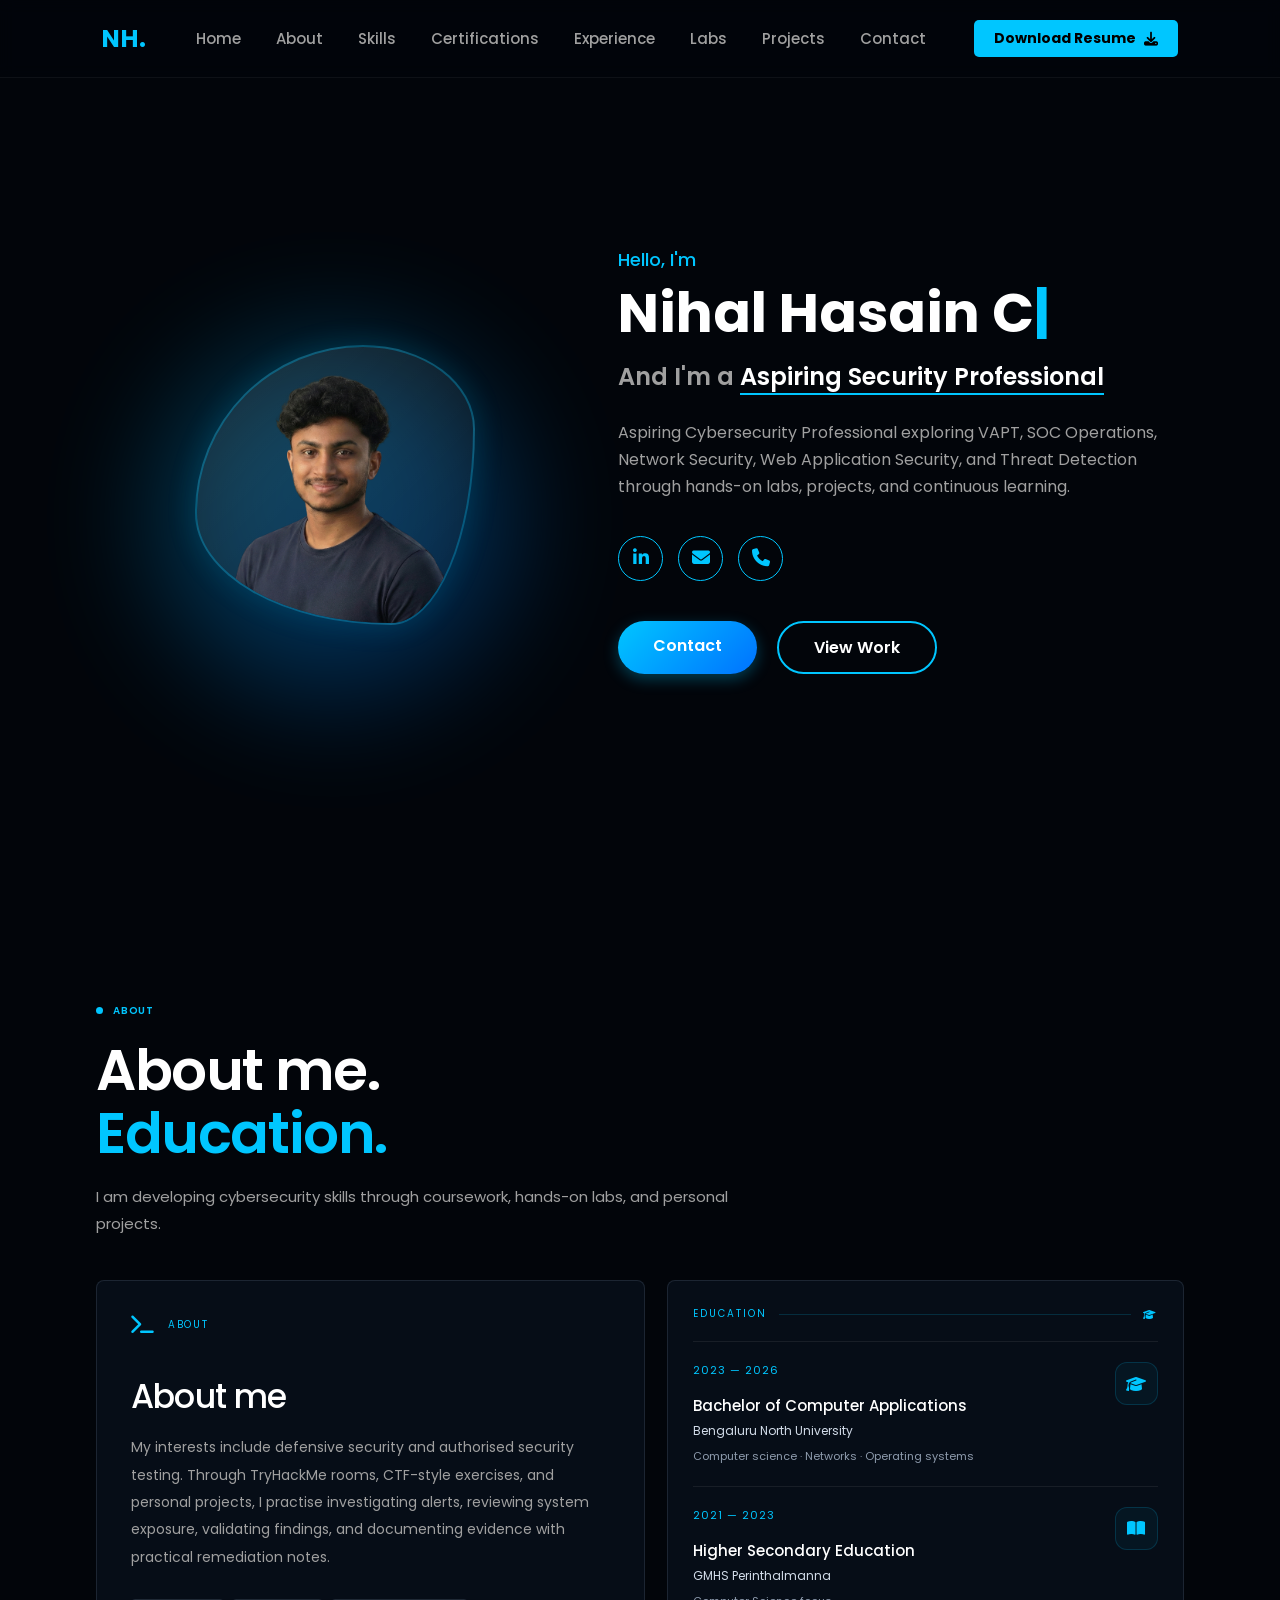
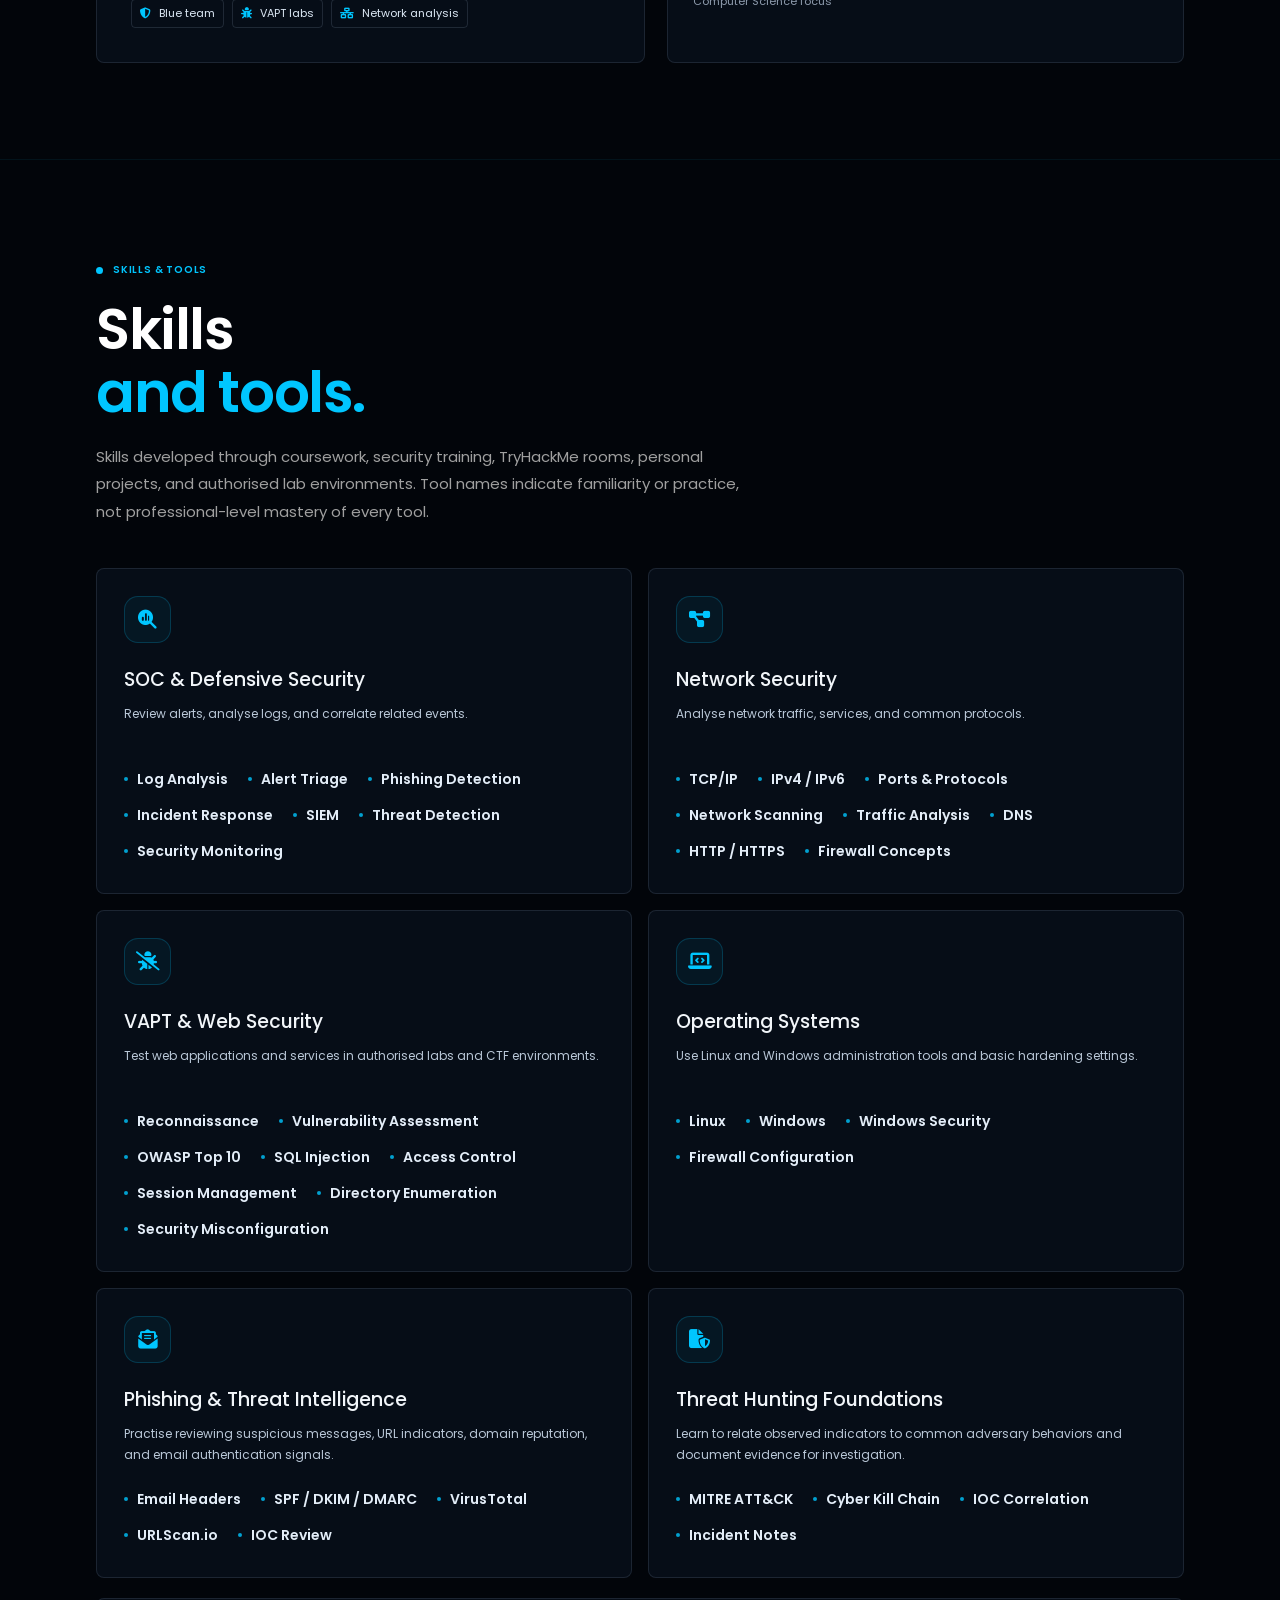
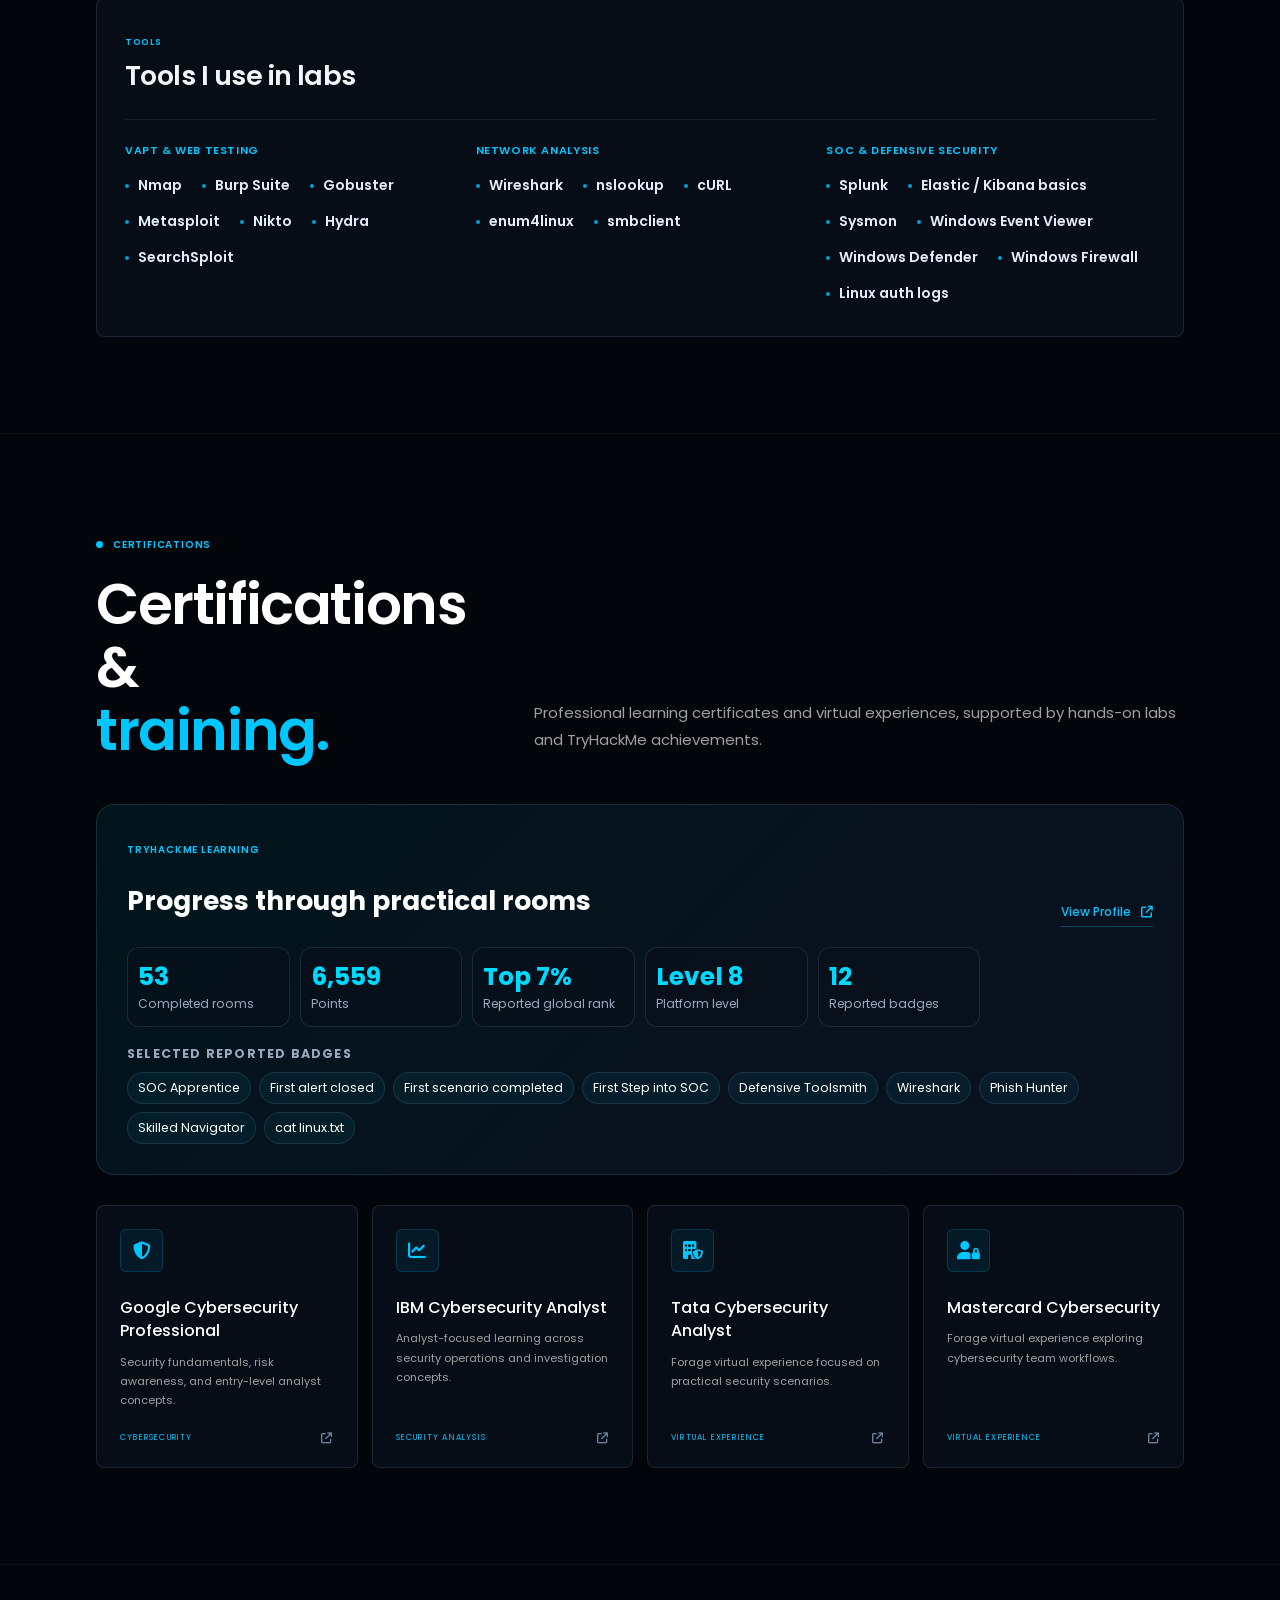
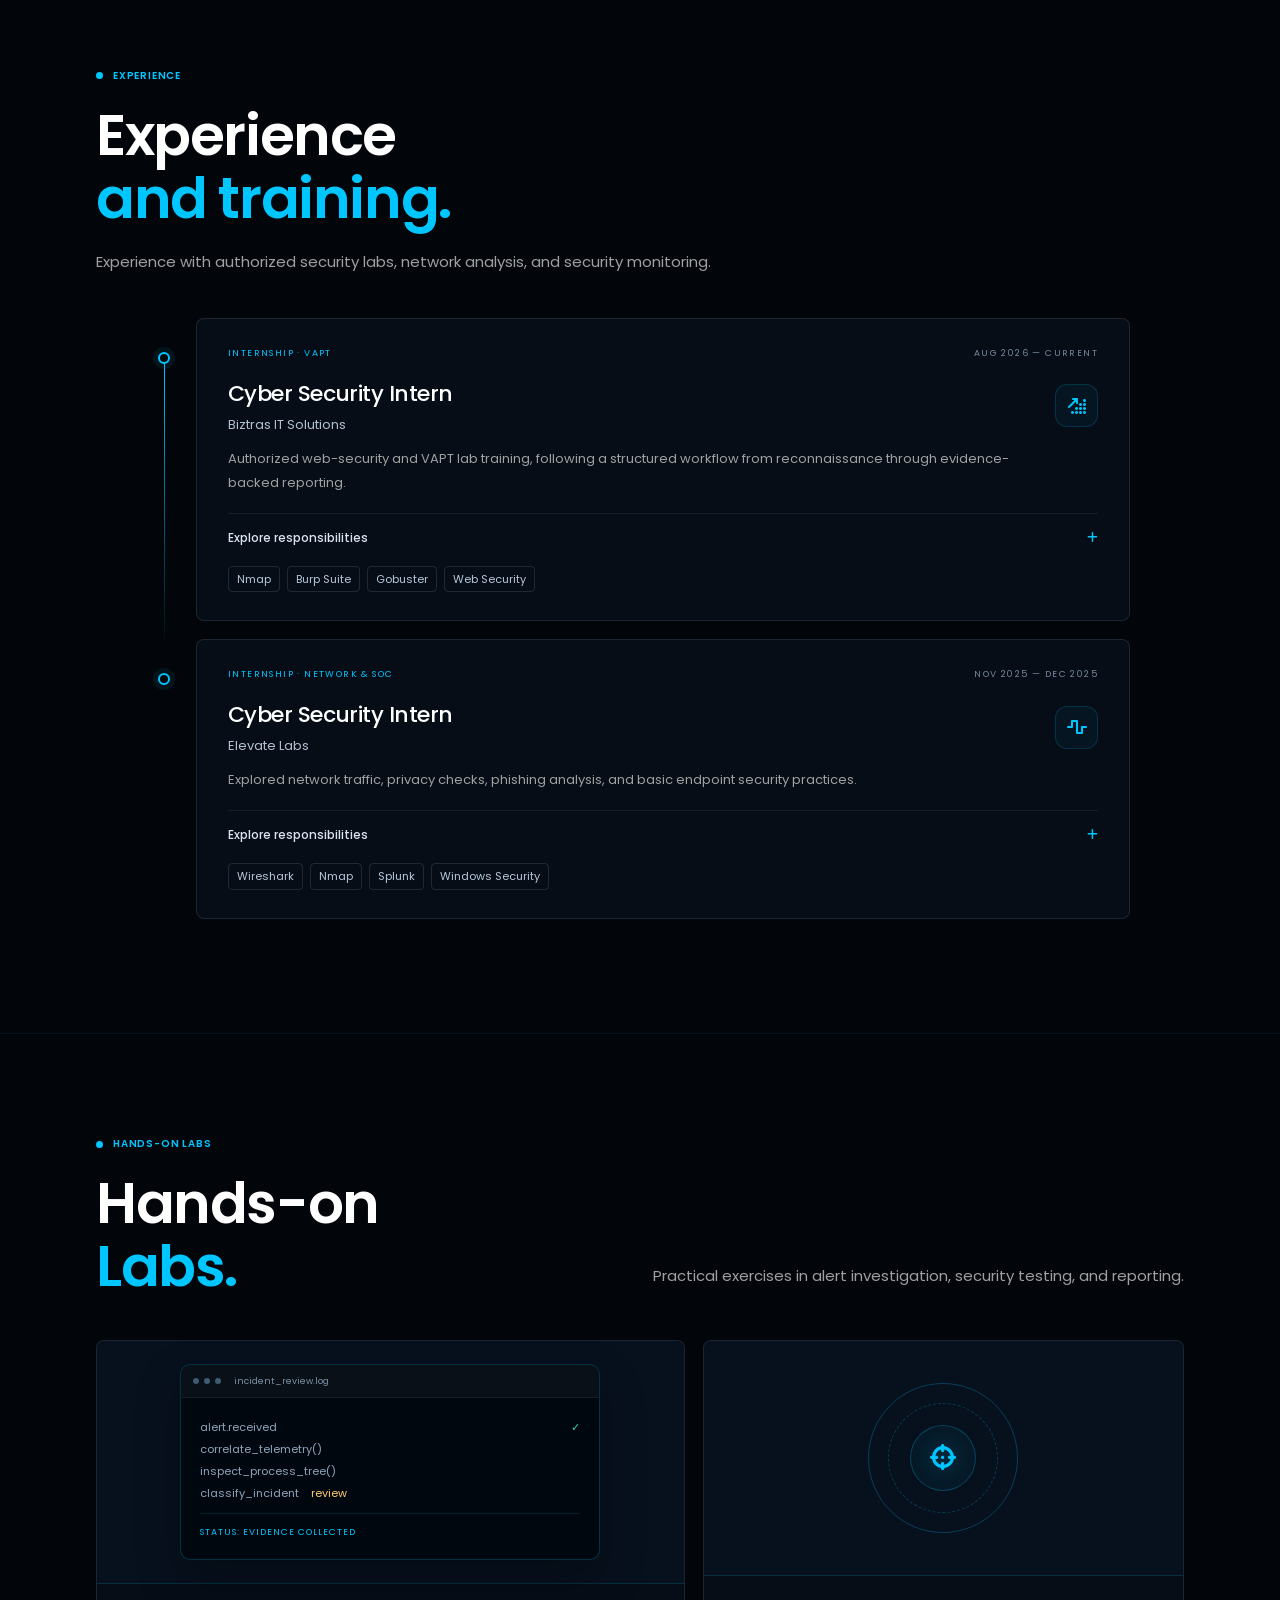
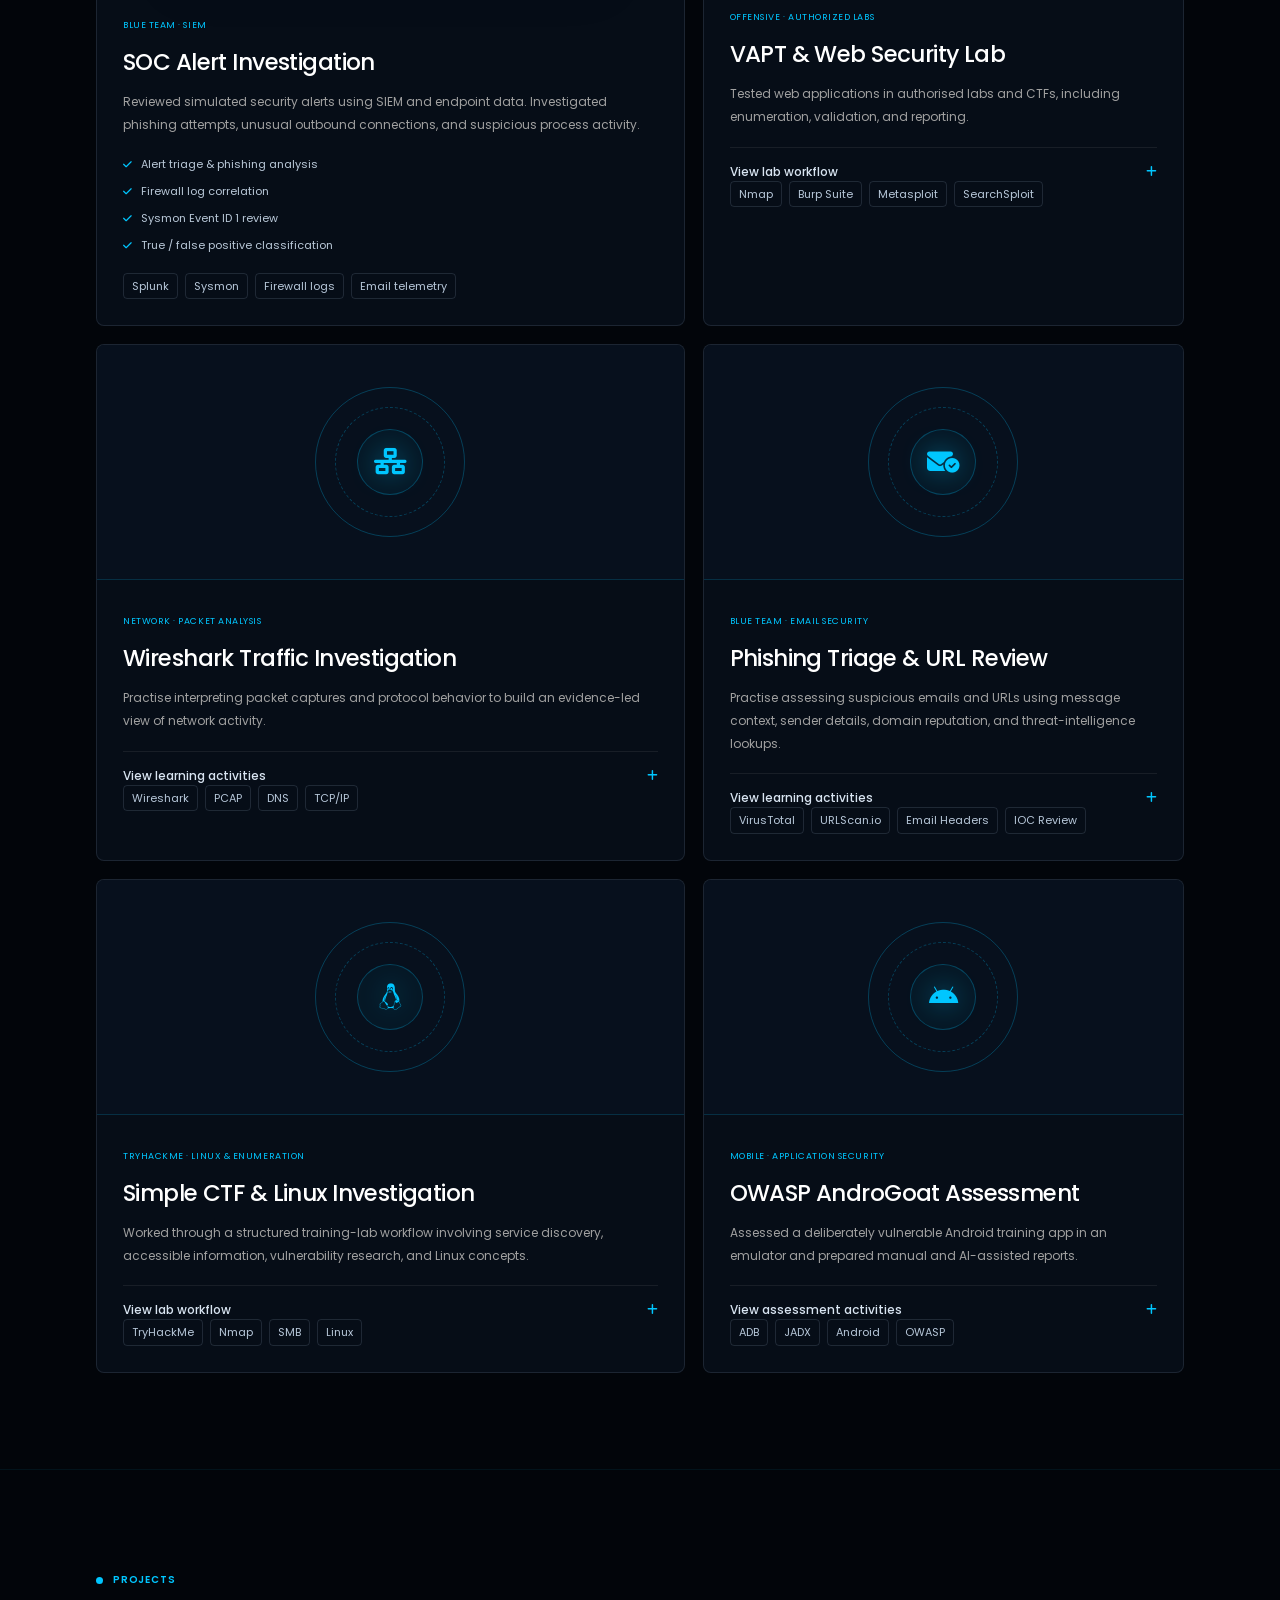
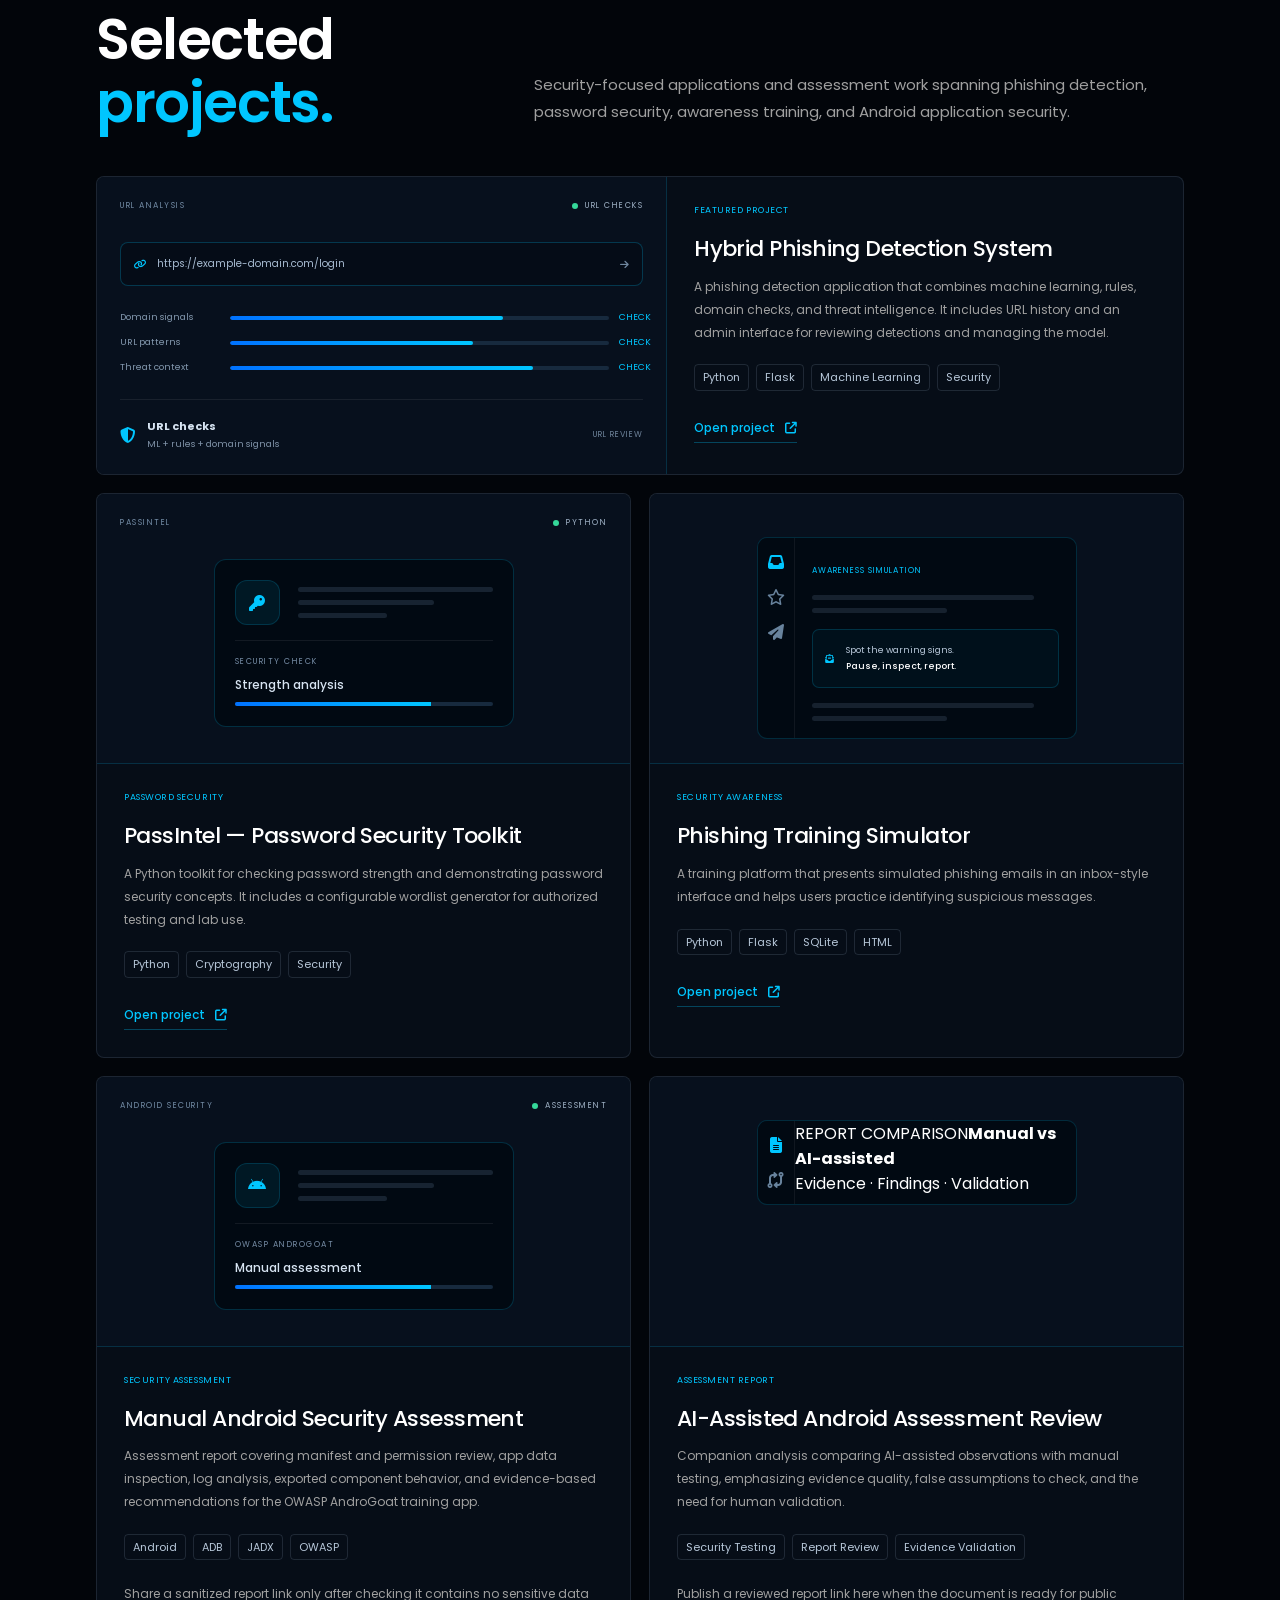
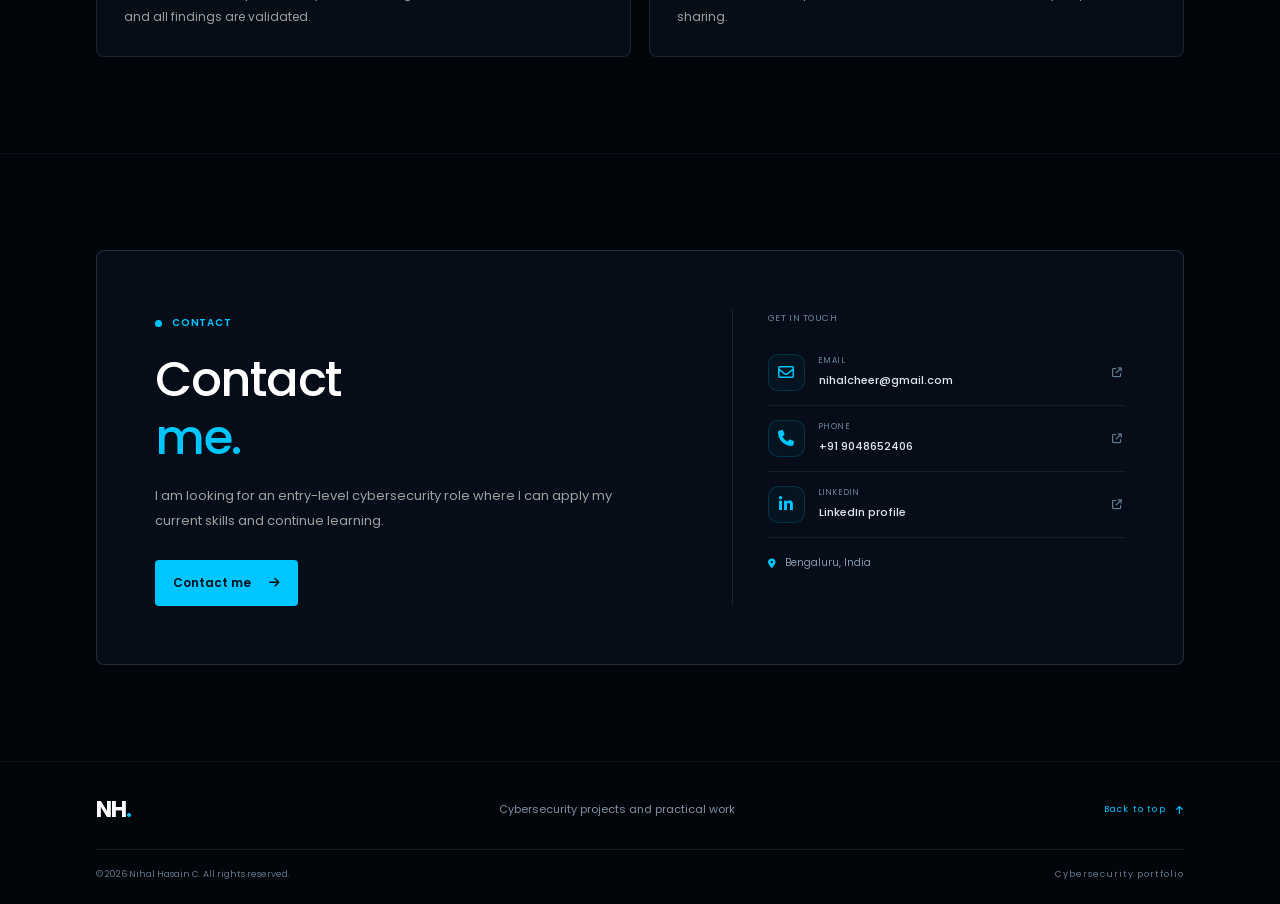
==== commit 9f3ca5bb: "Add files via upload" ====
--- a/index.html
+++ b/index.html
@@ -634,7 +634,7 @@
           <article class="about-story reveal">
             <div class="story-mark"><i class="fa-solid fa-terminal"></i><span>ABOUT</span></div>
             <h3>About me</h3>
-            <p>My interests include defensive security and authorised security testing. I practise investigating alerts, checking system exposure, validating findings, and documenting results.</p>
+            <p>My interests include defensive security and authorised security testing. Through TryHackMe rooms, CTF-style exercises, and personal projects, I practise investigating alerts, reviewing system exposure, validating findings, and documenting evidence with practical remediation notes.</p>
             <div class="focus-pills"><span><i class="fa-solid fa-shield-halved"></i> Blue team</span><span><i class="fa-solid fa-bug"></i> VAPT labs</span><span><i class="fa-solid fa-network-wired"></i> Network analysis</span></div>
           </article>
           <div class="education-stack reveal">
@@ -648,20 +648,33 @@
 
     <section class="fresh-section section-alt" id="skills">
       <div class="section-shell">
-        <div class="section-heading reveal"><span class="eyebrow"><span class="eyebrow-dot"></span> SKILLS & TOOLS</span><h2>Skills<br><span>and tools.</span></h2><p>Skills I am developing and using in labs, including security monitoring, networking, web security, and system hardening.</p></div>
+        <div class="section-heading reveal"><span class="eyebrow"><span class="eyebrow-dot"></span> SKILLS & TOOLS</span><h2>Skills<br><span>and tools.</span></h2><p>Skills developed through coursework, security training, TryHackMe rooms, personal projects, and authorised lab environments. Tool names indicate familiarity or practice, not professional-level mastery of every tool.</p></div>
         <div class="capability-grid">
           <article class="capability-card reveal"><div class="cap-top"><span class="cap-icon"><i class="fa-solid fa-magnifying-glass-chart"></i></span></div><h3>SOC &amp; Defensive Security</h3><p>Review alerts, analyse logs, and correlate related events.</p><div class="chip-cloud"><span>Log Analysis</span><span>Alert Triage</span><span>Phishing Detection</span><span>Incident Response</span><span>SIEM</span><span>Threat Detection</span><span>Security Monitoring</span></div></article>
           <article class="capability-card reveal"><div class="cap-top"><span class="cap-icon"><i class="fa-solid fa-diagram-project"></i></span></div><h3>Network Security</h3><p>Analyse network traffic, services, and common protocols.</p><div class="chip-cloud"><span>TCP/IP</span><span>IPv4 / IPv6</span><span>Ports &amp; Protocols</span><span>Network Scanning</span><span>Traffic Analysis</span><span>DNS</span><span>HTTP / HTTPS</span><span>Firewall Concepts</span></div></article>
           <article class="capability-card reveal"><div class="cap-top"><span class="cap-icon"><i class="fa-solid fa-bug-slash"></i></span></div><h3>VAPT &amp; Web Security</h3><p>Test web applications and services in authorised labs and CTF environments.</p><div class="chip-cloud"><span>Reconnaissance</span><span>Vulnerability Assessment</span><span>OWASP Top 10</span><span>SQL Injection</span><span>Access Control</span><span>Session Management</span><span>Directory Enumeration</span><span>Security Misconfiguration</span></div></article>
           <article class="capability-card reveal"><div class="cap-top"><span class="cap-icon"><i class="fa-solid fa-laptop-code"></i></span></div><h3>Operating Systems</h3><p>Use Linux and Windows administration tools and basic hardening settings.</p><div class="chip-cloud"><span>Linux</span><span>Windows</span><span>Windows Security</span><span>Firewall Configuration</span></div></article>
+          <article class="capability-card reveal"><div class="cap-top"><span class="cap-icon"><i class="fa-solid fa-envelope-open-text"></i></span></div><h3>Phishing &amp; Threat Intelligence</h3><p>Practise reviewing suspicious messages, URL indicators, domain reputation, and email authentication signals.</p><div class="chip-cloud"><span>Email Headers</span><span>SPF / DKIM / DMARC</span><span>VirusTotal</span><span>URLScan.io</span><span>IOC Review</span></div></article>
+          <article class="capability-card reveal"><div class="cap-top"><span class="cap-icon"><i class="fa-solid fa-file-shield"></i></span></div><h3>Threat Hunting Foundations</h3><p>Learn to relate observed indicators to common adversary behaviors and document evidence for investigation.</p><div class="chip-cloud"><span>MITRE ATT&amp;CK</span><span>Cyber Kill Chain</span><span>IOC Correlation</span><span>Incident Notes</span></div></article>
         </div>
-        <div class="toolkit-panel reveal"><div class="toolkit-title"><div><span class="eyebrow">TOOLS</span><h3>Tools I use in labs</h3></div></div><div class="tool-groups"><div class="tool-group"><span class="tool-label">VAPT & WEB TESTING</span><div class="tool-list"><span>Nmap</span><span>Burp Suite</span><span>Gobuster</span><span>Metasploit</span><span>Nikto</span><span>Hydra</span><span>SearchSploit</span></div></div><div class="tool-group"><span class="tool-label">NETWORK ANALYSIS</span><div class="tool-list"><span>Wireshark</span><span>nslookup</span><span>cURL</span><span>enum4linux</span><span>smbclient</span></div></div><div class="tool-group"><span class="tool-label">SOC & DEFENSIVE SECURITY</span><div class="tool-list"><span>Splunk</span><span>Sysmon</span><span>Windows Event Viewer</span><span>Windows Defender</span><span>Windows Firewall</span></div></div></div></div>
+        <div class="toolkit-panel reveal"><div class="toolkit-title"><div><span class="eyebrow">TOOLS</span><h3>Tools I use in labs</h3></div></div><div class="tool-groups"><div class="tool-group"><span class="tool-label">VAPT & WEB TESTING</span><div class="tool-list"><span>Nmap</span><span>Burp Suite</span><span>Gobuster</span><span>Metasploit</span><span>Nikto</span><span>Hydra</span><span>SearchSploit</span></div></div><div class="tool-group"><span class="tool-label">NETWORK ANALYSIS</span><div class="tool-list"><span>Wireshark</span><span>nslookup</span><span>cURL</span><span>enum4linux</span><span>smbclient</span></div></div><div class="tool-group"><span class="tool-label">SOC &amp; DEFENSIVE SECURITY</span><div class="tool-list"><span>Splunk</span><span>Elastic / Kibana basics</span><span>Sysmon</span><span>Windows Event Viewer</span><span>Windows Defender</span><span>Windows Firewall</span><span>Linux auth logs</span></div></div></div></div>
       </div>
     </section>
 
     <section class="fresh-section" id="certifications">
       <div class="section-shell">
-        <div class="section-heading section-heading-row reveal"><div><span class="eyebrow"><span class="eyebrow-dot"></span> CERTIFICATIONS</span><h2>Certifications &amp;<br><span>training.</span></h2></div><p>Courses and virtual training completed alongside labs and projects.</p></div>
+        <div class="section-heading section-heading-row reveal"><div><span class="eyebrow"><span class="eyebrow-dot"></span> CERTIFICATIONS</span><h2>Certifications &amp;<br><span>training.</span></h2></div><p>Professional learning certificates and virtual experiences, supported by hands-on labs and TryHackMe achievements.</p></div>
+        <div class="thm-summary reveal" aria-label="TryHackMe profile statistics">
+          <div class="thm-summary-heading"><div><span class="eyebrow">TRYHACKME LEARNING</span><h3>Progress through practical rooms</h3></div><a class="project-link" href="https://tryhackme.com/p/nihalhc" target="_blank" rel="noopener noreferrer">View Profile <i class="fa-solid fa-arrow-up-right-from-square"></i></a></div>
+          <div class="thm-stats">
+            <div class="thm-stat"><strong>53</strong><span>Completed rooms</span></div>
+            <div class="thm-stat"><strong>6,559</strong><span>Points</span></div>
+            <div class="thm-stat"><strong>Top 7%</strong><span>Reported global rank</span></div>
+            <div class="thm-stat"><strong>Level 8</strong><span>Platform level</span></div>
+            <div class="thm-stat"><strong>12</strong><span>Reported badges</span></div>
+          </div>
+          <div class="thm-badges-label">Selected reported badges</div><div class="thm-badges"><span>SOC Apprentice</span><span>First alert closed</span><span>First scenario completed</span><span>First Step into SOC</span><span>Defensive Toolsmith</span><span>Wireshark</span><span>Phish Hunter</span><span>Skilled Navigator</span><span>cat linux.txt</span></div>
+        </div>
         <div class="cert-grid-new">
           <article class="cert-card-new reveal"><div class="cert-topline"><span class="cert-symbol"><i class="fa-solid fa-shield-halved"></i></span></div><h3>Google Cybersecurity Professional</h3><p>Security fundamentals, risk awareness, and entry-level analyst concepts.</p><span class="cert-foot">CYBERSECURITY <i class="fa-solid fa-arrow-up-right-from-square"></i></span></article>
           <article class="cert-card-new reveal"><div class="cert-topline"><span class="cert-symbol"><i class="fa-solid fa-chart-line"></i></span></div><h3>IBM Cybersecurity Analyst</h3><p>Analyst-focused learning across security operations and investigation concepts.</p><span class="cert-foot">SECURITY ANALYSIS <i class="fa-solid fa-arrow-up-right-from-square"></i></span></article>
@@ -687,19 +700,26 @@
         <div class="lab-grid">
           <article class="lab-card lab-featured reveal"><div class="lab-visual"><div class="terminal-window"><div class="terminal-bar"><span></span><span></span><span></span><small>incident_review.log</small></div><div class="terminal-content"><p>alert.received <em>✓</em></p><p>correlate_telemetry()</p><p>inspect_process_tree()</p><p>classify_incident <strong>review</strong></p><div class="terminal-rule"></div><p class="terminal-output">STATUS: EVIDENCE COLLECTED</p></div></div></div><div class="lab-content"><span class="lab-type">BLUE TEAM · SIEM</span><h3>SOC Alert Investigation</h3><p>Reviewed simulated security alerts using SIEM and endpoint data. Investigated phishing attempts, unusual outbound connections, and suspicious process activity.</p><div class="lab-points"><span><i class="fa-solid fa-check"></i> Alert triage &amp; phishing analysis</span><span><i class="fa-solid fa-check"></i> Firewall log correlation</span><span><i class="fa-solid fa-check"></i> Sysmon Event ID 1 review</span><span><i class="fa-solid fa-check"></i> True / false positive classification</span></div><div class="lab-stack"><span>Splunk</span><span>Sysmon</span><span>Firewall logs</span><span>Email telemetry</span></div></div></article>
           <article class="lab-card reveal"><div class="lab-visual lab-visual-alt"><div class="scan-rings"><span></span><span></span><span></span><i class="fa-solid fa-crosshairs"></i></div></div><div class="lab-content"><span class="lab-type">OFFENSIVE · AUTHORIZED LABS</span><h3>VAPT &amp; Web Security Lab</h3><p>Tested web applications in authorised labs and CTFs, including enumeration, validation, and reporting.</p><details class="detail-toggle"><summary>View lab workflow <i class="fa-solid fa-plus"></i></summary><ul><li>Reconnaissance and service enumeration with Nmap.</li><li>Web endpoint testing using Burp Suite, Gobuster, cURL, and manual analysis.</li><li>OWASP-style checks for injection, access control, and session weaknesses.</li><li>SMB enumeration and SSH security testing in authorized labs.</li><li>Validated findings and documented evidence with remediation considerations.</li></ul></details><div class="lab-stack"><span>Nmap</span><span>Burp Suite</span><span>Metasploit</span><span>SearchSploit</span></div></div></article>
+          <article class="lab-card reveal"><div class="lab-visual lab-visual-alt"><div class="scan-rings"><span></span><span></span><span></span><i class="fa-solid fa-network-wired"></i></div></div><div class="lab-content"><span class="lab-type">NETWORK · PACKET ANALYSIS</span><h3>Wireshark Traffic Investigation</h3><p>Practise interpreting packet captures and protocol behavior to build an evidence-led view of network activity.</p><details class="detail-toggle"><summary>View learning activities <i class="fa-solid fa-plus"></i></summary><ul><li>Apply display filters and inspect TCP, UDP, DNS, HTTP, TLS, and ICMP conversations.</li><li>Review connection details and follow streams where appropriate.</li><li>Identify unusual patterns and explain observations from the available packet evidence.</li></ul></details><div class="lab-stack"><span>Wireshark</span><span>PCAP</span><span>DNS</span><span>TCP/IP</span></div></div></article>
+          <article class="lab-card reveal"><div class="lab-visual lab-visual-alt"><div class="scan-rings"><span></span><span></span><span></span><i class="fa-solid fa-envelope-circle-check"></i></div></div><div class="lab-content"><span class="lab-type">BLUE TEAM · EMAIL SECURITY</span><h3>Phishing Triage &amp; URL Review</h3><p>Practise assessing suspicious emails and URLs using message context, sender details, domain reputation, and threat-intelligence lookups.</p><details class="detail-toggle"><summary>View learning activities <i class="fa-solid fa-plus"></i></summary><ul><li>Review sender fields and email-header routing information.</li><li>Learn how SPF, DKIM, and DMARC relate to email authentication.</li><li>Inspect URLs and record potential indicators for further review.</li></ul></details><div class="lab-stack"><span>VirusTotal</span><span>URLScan.io</span><span>Email Headers</span><span>IOC Review</span></div></div></article>
+          <article class="lab-card reveal"><div class="lab-visual lab-visual-alt"><div class="scan-rings"><span></span><span></span><span></span><i class="fa-brands fa-linux"></i></div></div><div class="lab-content"><span class="lab-type">TRYHACKME · LINUX &amp; ENUMERATION</span><h3>Simple CTF &amp; Linux Investigation</h3><p>Worked through a structured training-lab workflow involving service discovery, accessible information, vulnerability research, and Linux concepts.</p><details class="detail-toggle"><summary>View lab workflow <i class="fa-solid fa-plus"></i></summary><ul><li>Enumerate exposed services and review the information they reveal.</li><li>Use results to guide directory discovery and vulnerability research.</li><li>Practise Linux command-line navigation and understand permissions and privilege configuration.</li><li>Keep testing within the designated lab environment.</li></ul></details><div class="lab-stack"><span>TryHackMe</span><span>Nmap</span><span>SMB</span><span>Linux</span></div></div></article>
+          <article class="lab-card reveal"><div class="lab-visual lab-visual-alt"><div class="scan-rings"><span></span><span></span><span></span><i class="fa-brands fa-android"></i></div></div><div class="lab-content"><span class="lab-type">MOBILE · APPLICATION SECURITY</span><h3>OWASP AndroGoat Assessment</h3><p>Assessed a deliberately vulnerable Android training app in an emulator and prepared manual and AI-assisted reports.</p><details class="detail-toggle"><summary>View assessment activities <i class="fa-solid fa-plus"></i></summary><ul><li>Inspected the Android manifest, permissions, and package configuration.</li><li>Reviewed shared preferences in the app sandbox and examined relevant log output.</li><li>Explored exported component behavior and decompiled application code.</li><li>Compared manual observations with AI-assisted report findings, noting where human validation is required.</li></ul></details><div class="lab-stack"><span>ADB</span><span>JADX</span><span>Android</span><span>OWASP</span></div></div></article>
         </div>
       </div>
     </section>
 
     <section class="fresh-section section-alt" id="projects">
       <div class="section-shell">
-        <div class="section-heading section-heading-row reveal"><div><span class="eyebrow"><span class="eyebrow-dot"></span> PROJECTS</span><h2>Selected<br><span>projects.</span></h2></div><p>Projects on phishing detection, password security, and security awareness.</p></div>
+        <div class="section-heading section-heading-row reveal"><div><span class="eyebrow"><span class="eyebrow-dot"></span> PROJECTS</span><h2>Selected<br><span>projects.</span></h2></div><p>Security-focused applications and assessment work spanning phishing detection, password security, awareness training, and Android application security.</p></div>
         <!-- To use a project screenshot instead of its illustrated preview, add class="has-cover" to that project's .project-art and insert: <img class="project-cover" src="images/project-name.jpg" alt="Screenshot of Project Name" loading="lazy"> as its first child. See README.md. -->
         <div class="project-showcase">
           <article class="project-card-new project-main reveal"><div class="project-art art-phish"><div class="art-top"><span>URL ANALYSIS</span><span class="art-live"><i></i> URL CHECKS</span></div><div class="url-field"><i class="fa-solid fa-link"></i><span>https://example-domain.com/login</span><i class="fa-solid fa-arrow-right"></i></div><div class="analysis-bars"><div><span>Domain signals</span><i><b style="width:72%"></b></i><em>CHECK</em></div><div><span>URL patterns</span><i><b style="width:64%"></b></i><em>CHECK</em></div><div><span>Threat context</span><i><b style="width:80%"></b></i><em>CHECK</em></div></div><div class="art-result"><i class="fa-solid fa-shield-halved"></i><span><b>URL checks</b><small>ML + rules + domain signals</small></span><span class="result-label">URL REVIEW</span></div></div><div class="project-copy"><div class="project-label-row"><span class="project-label">FEATURED PROJECT</span></div><h3>Hybrid Phishing Detection System</h3><p>A phishing detection application that combines machine learning, rules, domain checks, and threat intelligence. It includes URL history and an admin interface for reviewing detections and managing the model.</p><div class="project-tech"><span>Python</span><span>Flask</span><span>Machine Learning</span><span>Security</span></div><a class="project-link" href="https://url-detector-2-5.onrender.com/" target="_blank" rel="noopener noreferrer">Open project <i class="fa-solid fa-arrow-up-right-from-square"></i></a></div></article>
           <article class="project-card-new reveal"><div class="project-art art-pass"><div class="art-top"><span>PASSINTEL</span><span class="art-live"><i></i> PYTHON</span></div><div class="password-window"><div class="password-lock"><i class="fa-solid fa-key"></i></div><div class="password-lines"><span></span><span></span><span></span></div><div class="password-strength"><span>SECURITY CHECK</span><b>Strength analysis</b><i><b></b></i></div></div></div><div class="project-copy"><div class="project-label-row"><span class="project-label">PASSWORD SECURITY</span></div><h3>PassIntel — Password Security Toolkit</h3><p>A Python toolkit for checking password strength and demonstrating password security concepts. It includes a configurable wordlist generator for authorized testing and lab use.</p><div class="project-tech"><span>Python</span><span>Cryptography</span><span>Security</span></div><a class="project-link" href="https://passintelapp.netlify.app/" target="_blank" rel="noopener noreferrer">Open project <i class="fa-solid fa-arrow-up-right-from-square"></i></a></div></article>
           <article class="project-card-new reveal"><div class="project-art art-awareness"><div class="mail-ui"><div class="mail-sidebar"><i class="fa-solid fa-inbox"></i><i class="fa-regular fa-star"></i><i class="fa-solid fa-paper-plane"></i></div><div class="mail-body"><span class="mail-label">AWARENESS SIMULATION</span><div class="mail-line"></div><div class="mail-line short"></div><div class="mail-message"><i class="fa-solid fa-envelope-open-text"></i><span>Spot the warning signs.<br><b>Pause, inspect, report.</b></span></div><div class="mail-line"></div><div class="mail-line short"></div></div></div></div><div class="project-copy"><div class="project-label-row"><span class="project-label">SECURITY AWARENESS</span></div><h3>Phishing Training Simulator</h3><p>A training platform that presents simulated phishing emails in an inbox-style interface and helps users practice identifying suspicious messages.</p><div class="project-tech"><span>Python</span><span>Flask</span><span>SQLite</span><span>HTML</span></div><a class="project-link" href="https://phishingsimulator.netlify.app/" target="_blank" rel="noopener noreferrer">Open project <i class="fa-solid fa-arrow-up-right-from-square"></i></a></div></article>
-        </div>
+        
+          <article class="project-card-new reveal"><div class="project-art art-pass"><div class="art-top"><span>ANDROID SECURITY</span><span class="art-live"><i></i> ASSESSMENT</span></div><div class="password-window"><div class="password-lock"><i class="fa-brands fa-android"></i></div><div class="password-lines"><span></span><span></span><span></span></div><div class="password-strength"><span>OWASP ANDROGOAT</span><b>Manual assessment</b><i><b></b></i></div></div></div><div class="project-copy"><div class="project-label-row"><span class="project-label">SECURITY ASSESSMENT</span></div><h3>Manual Android Security Assessment</h3><p>Assessment report covering manifest and permission review, app data inspection, log analysis, exported component behavior, and evidence-based recommendations for the OWASP AndroGoat training app.</p><div class="project-tech"><span>Android</span><span>ADB</span><span>JADX</span><span>OWASP</span></div><p class="project-note">Share a sanitized report link only after checking it contains no sensitive data and all findings are validated.</p></div></article>
+          <article class="project-card-new reveal"><div class="project-art art-awareness"><div class="mail-ui"><div class="mail-sidebar"><i class="fa-solid fa-file-lines"></i><i class="fa-solid fa-code-compare"></i></div><div class="mail-content"><span>REPORT COMPARISON</span><b>Manual vs AI-assisted</b><p>Evidence · Findings · Validation</p></div></div></div><div class="project-copy"><div class="project-label-row"><span class="project-label">ASSESSMENT REPORT</span></div><h3>AI-Assisted Android Assessment Review</h3><p>Companion analysis comparing AI-assisted observations with manual testing, emphasizing evidence quality, false assumptions to check, and the need for human validation.</p><div class="project-tech"><span>Security Testing</span><span>Report Review</span><span>Evidence Validation</span></div><p class="project-note">Publish a reviewed report link here when the document is ready for public sharing.</p></div></article>
+          </div>
       </div>
     </section>
 
@@ -872,5 +892,6 @@
 })();
 </script>
 
+  <script src="portfolio-cms.js" defer></script>
 </body>
 </html>
--- a/portfolio-refinements.css
+++ b/portfolio-refinements.css
@@ -404,3 +404,22 @@
   .fresh-section .chip-cloud span::before,
   .fresh-section .tool-list span::before { transition: none !important; }
 }
+
+/* TryHackMe learning summary integrated into the existing Certifications section */
+.profile-link-line { margin-top: 14px; font-size: .92rem; }
+.profile-link-line a { color: var(--cyan, #00d9ff); font-weight: 600; }
+.profile-link-line a:hover { text-decoration: underline; }
+.thm-summary { margin: 22px 0 30px; padding: clamp(18px, 3vw, 30px); border: 1px solid var(--border, rgba(153,183,220,.15)); border-radius: var(--radius, 18px); background: linear-gradient(135deg, rgba(0,217,255,.075), rgba(14,22,39,.75)); }
+.thm-summary-heading { display: flex; align-items: flex-end; justify-content: space-between; gap: 18px; margin-bottom: 20px; }
+.thm-summary-heading h3 { font-size: clamp(1.2rem, 2.4vw, 1.65rem); margin: 3px 0 6px; }
+.thm-summary-heading p { color: var(--muted, #9aa9c0); font-size: .88rem; max-width: 650px; }
+.thm-stats { display: grid; grid-template-columns: repeat(6, minmax(0,1fr)); gap: 10px; }
+.thm-stat { padding: 14px 10px; border: 1px solid var(--border, rgba(153,183,220,.15)); border-radius: 12px; background: rgba(8,13,25,.42); display: flex; flex-direction: column; gap: 4px; }
+.thm-stat strong { color: var(--cyan, #00d9ff); font-size: clamp(1.1rem, 2vw, 1.55rem); line-height: 1.2; }
+.thm-stat span { color: var(--muted, #9aa9c0); font-size: .76rem; line-height: 1.35; }
+.thm-badges-label { font-size: .78rem; text-transform: uppercase; letter-spacing: 1.2px; font-weight: 700; margin: 18px 0 9px; color: var(--muted, #9aa9c0); }
+.thm-badges { display: flex; flex-wrap: wrap; gap: 8px; }
+.thm-badges span { font-size: .78rem; padding: 6px 10px; border: 1px solid var(--border, rgba(153,183,220,.15)); border-radius: 999px; background: rgba(0,217,255,.06); }
+.project-note { margin-top: 10px; color: var(--muted, #9aa9c0); font-size: .82rem; }
+@media (max-width: 980px) { .thm-stats { grid-template-columns: repeat(3,minmax(0,1fr)); } }
+@media (max-width: 620px) { .thm-summary-heading { align-items: flex-start; flex-direction: column; } .thm-stats { grid-template-columns: repeat(2,minmax(0,1fr)); } }
